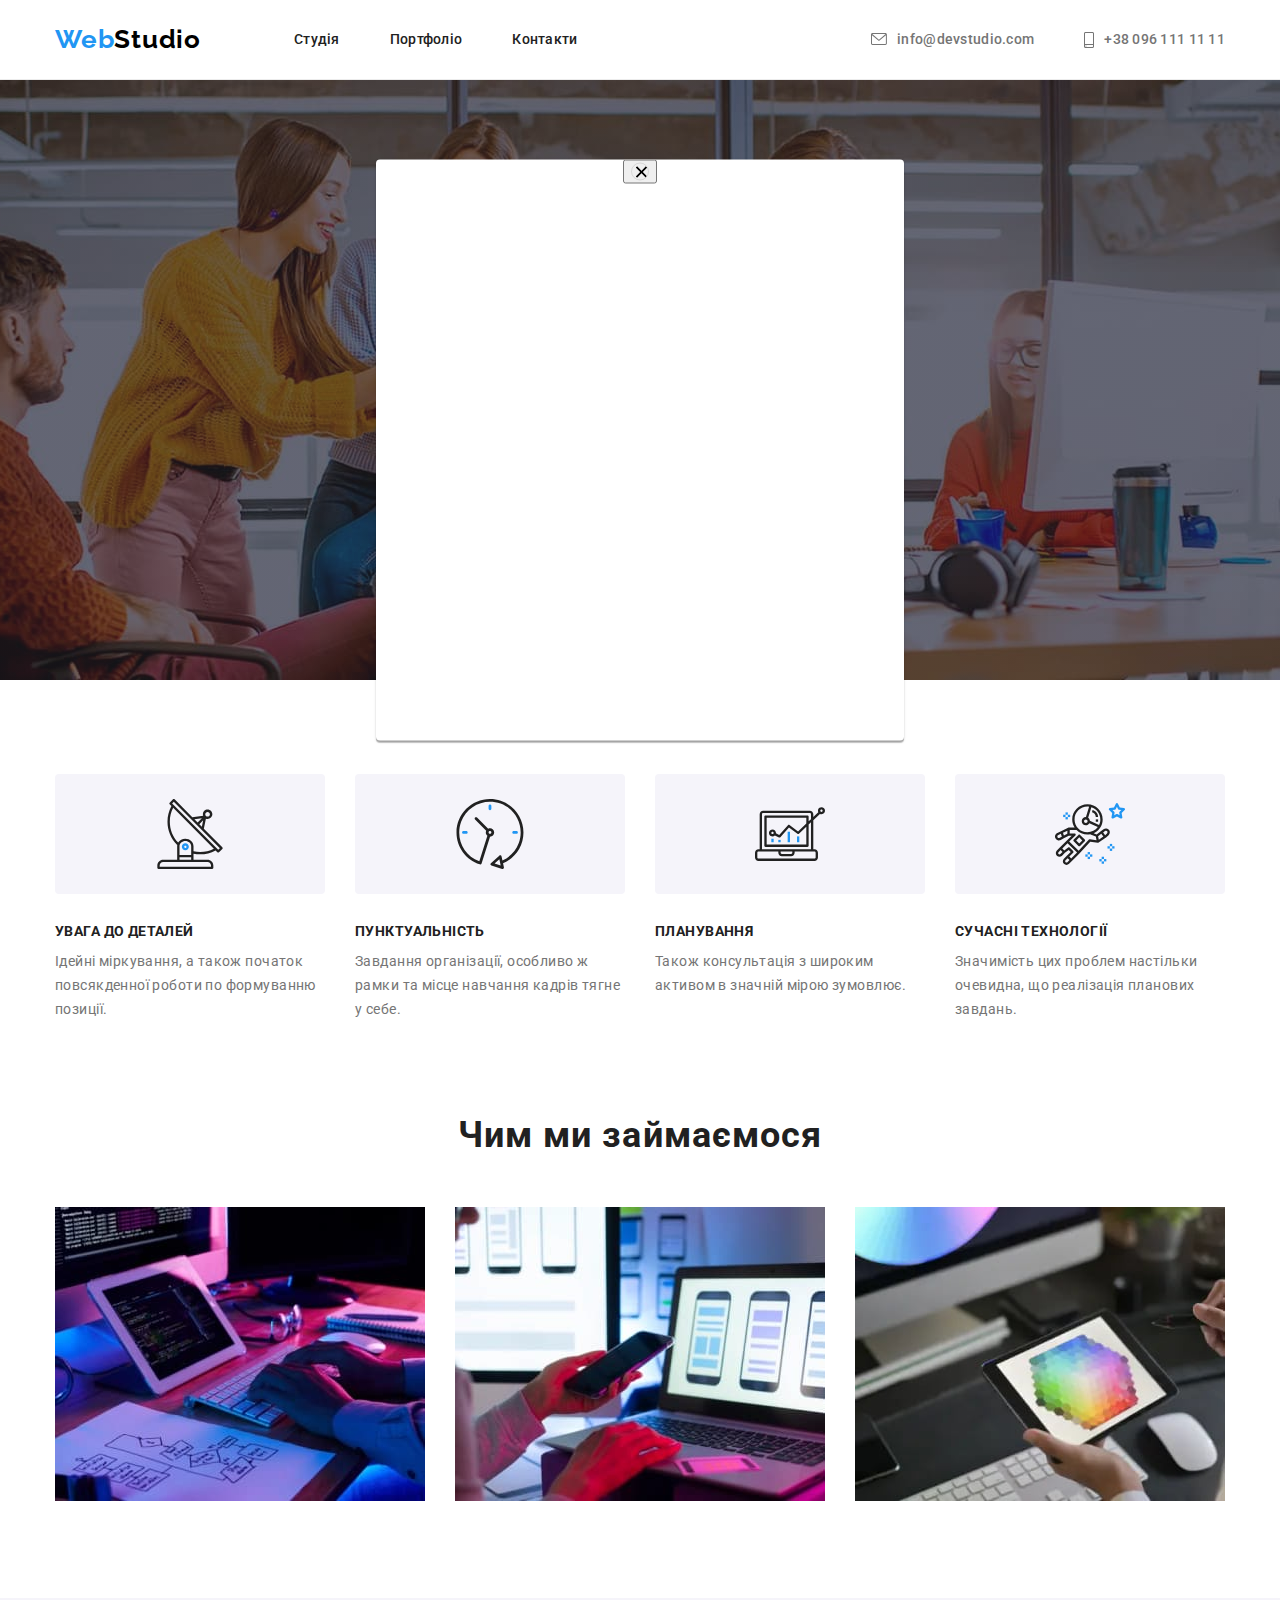
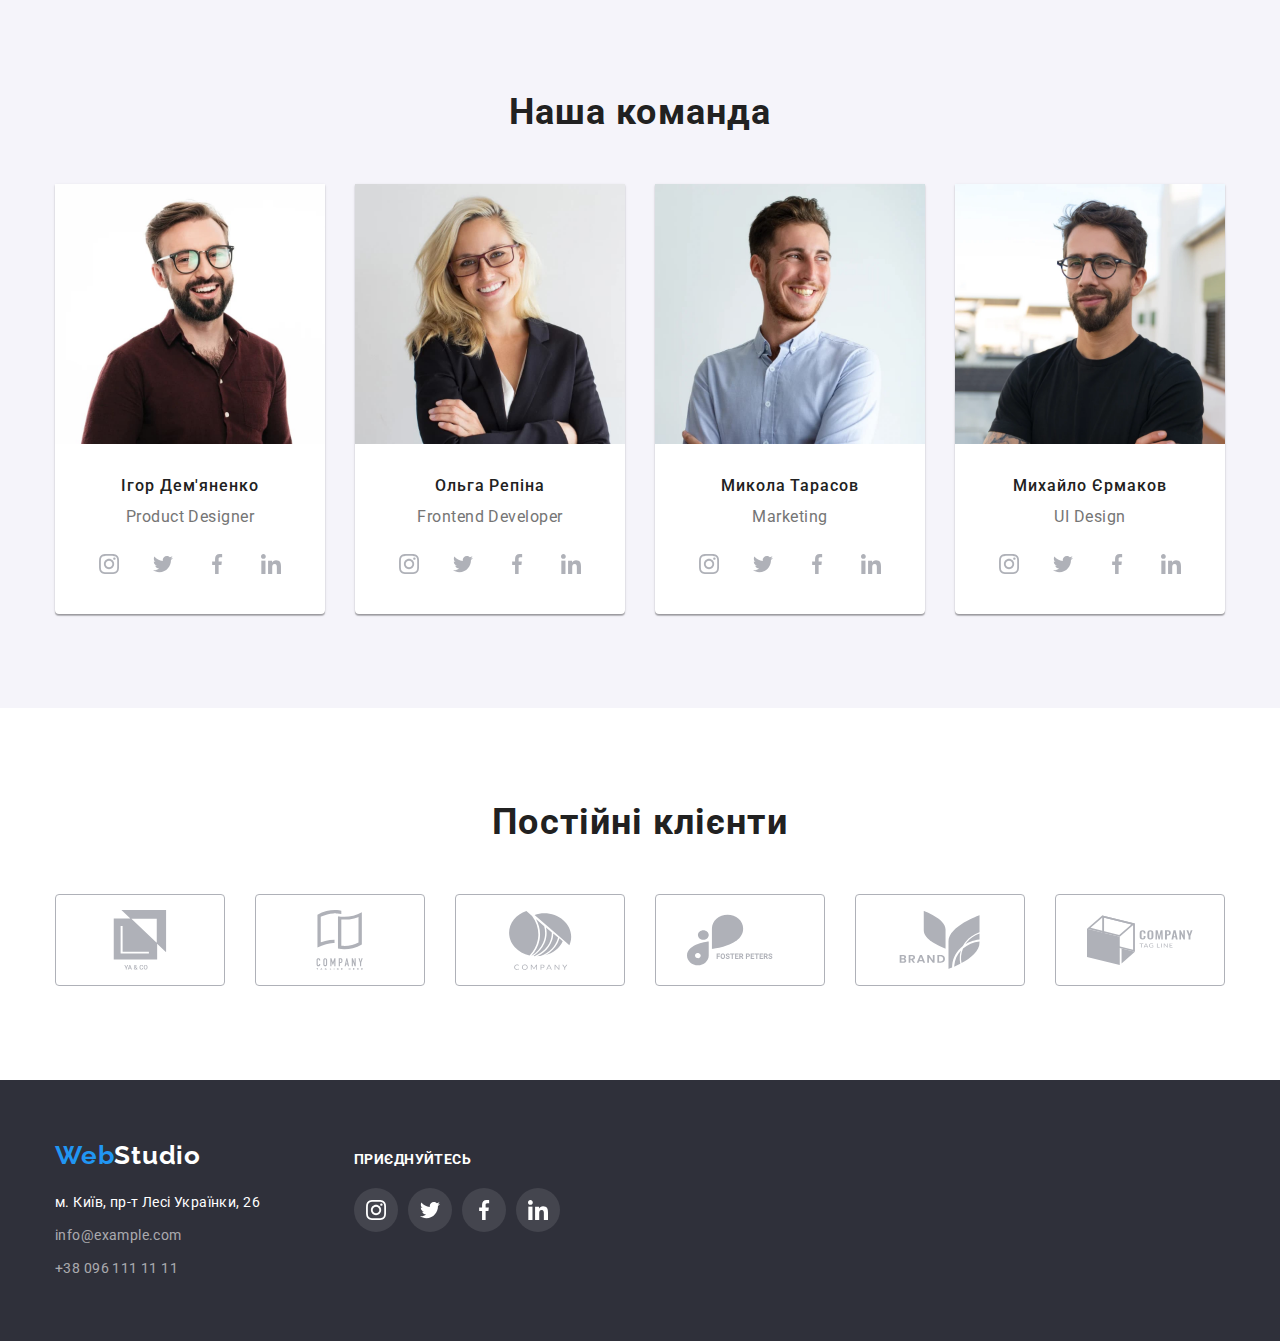
==== index.html @ 9937c4d5 "1" ====
<!DOCTYPE html>
<html lang="uk">
    <head>
        <meta charset="UTF-8" />
        <meta http-equiv="X-UA-Compatible" content="IE=edge" />
        <meta name="viewport" content="width=device-width, initial-scale=1.0" />
        <title>Студія</title>
        <link rel="preconnect" href="https://fonts.googleapis.com" />
        <link rel="preconnect" href="https://fonts.gstatic.com" crossorigin />
        <link
            href="https://fonts.googleapis.com/css2?family=Montserrat:wght@400;700&family=Oleo+Script&family=Poppins:wght@500&family=Raleway:wght@400;700&family=Roboto:wght@400;500;700;900&display=swap"
            rel="stylesheet"
        />
        <link
            rel="stylesheet"
            href="https://cdnjs.cloudflare.com/ajax/libs/modern-normalize/1.1.0/modern-normalize.min.css"
        />
        <link rel="stylesheet" href="icomoon/style.css" />
        <link rel="stylesheet" href="css/style.css" />
    </head>
    <body>
        <!--хедер-->
        <header class="header">
            <div class="container">
                <div class="header-nav">
                    <a href="" class="logo logo-header link"
                        >Web<span class="logo-dark">Studio</span></a
                    >
                    <ul class="header-navigation list">
                        <li class="list-item">
                            <a class="header-link link" href="index.html"
                                >Студія</a
                            >
                        </li>
                        <li class="list-item">
                            <a class="header-link link" href="portfolio.html"
                                >Портфоліо</a
                            >
                        </li>
                        <li class="list-item">
                            <a class="header-link link" href="">Контакти</a>
                        </li>
                    </ul>

                    <ul class="contacts-list list">
                        <li class="contacts-item">
                            <a
                                href="info@devstudio.com"
                                class="button-icon link"
                            >
                                <svg
                                    class="contacts-icon mail"
                                    width="16px"
                                    height="12px"
                                >
                                    <use
                                        href="./images/icons.svg/sprite.svg#icon-mail"
                                    ></use>
                                </svg>
                                info@devstudio.com
                            </a>
                        </li>
                        <li class="contacts-item">
                            <a href=" +380961111111" class="button-icon link">
                                <svg
                                    class="contacts-icon phone"
                                    width="10px"
                                    higth="16px"
                                >
                                    <use
                                        href="./images/icons.svg/sprite.svg#icon-smartphone"
                                    ></use>
                                </svg>
                                +38 096 111 11 11
                            </a>
                        </li>
                    </ul>
                </div>
            </div>
        </header>

        <!--студія-->
        <main>
            <!--шапка-->
            <section class="studio-hero">
                <div class="container">
                    <h1 class="studio-title">
                        Ефективне рішення для вашого бізнесу
                    </h1>
                    <button
                        data-modal-open
                        type="button"
                        class="btn-primary"
                        href="index.html"
                    >
                        Замовити послугу
                    </button>
                    <div class="backdrop is-hidden" data-modal>
                        <div class="modal" data-modal="">
                            <button
                                data-modal-close
                                type="button"
                                class="modal-open link"
                            >
                                <svg class="icon-close" width="18" height="18">
                                    <use
                                        href="./images/icons.svg/sprite.svg#icon-close"
                                    ></use>
                                    <path
                                        d="M15 4.108 13.892 3 9.5 7.392 5.108 3 4 4.108 8.392 8.5 4 12.892 5.108 14 9.5 9.608 13.892 14 15 12.892 10.608 8.5 15 4.108Z"
                                        fill="#000"
                                    />
                                </svg>
                            </button>
                            <div class="backrounnd-icon"></div>
                        </div>
                    </div>
                </div>
            </section>
            <!--переваги-->
            <section class="section section-advantages">
                <div class="container">
                    <h2 class="section-title-advantages">Наші переваги</h2>
                    <ul class="list-advantages list">
                        <li class="advantages-item icon1">
                            <div class="advantages-image icon1">
                                <svg
                                    class="icon-advantages antenna"
                                    width="70px"
                                    height="70px"
                                >
                                    <use
                                        href="./images/icons.svg/sprite.svg#icon-antenna"
                                    ></use>
                                </svg>
                            </div>
                            <h3 class="advantages-title">Увага до деталей</h3>
                            <p class="advantages-text">
                                Ідейні міркування, а також початок повсякденної
                                роботи по формуванню позиції.
                            </p>
                        </li>
                        <li class="advantages-item icon2">
                            <div class="advantages-image icon2">
                                <svg
                                    class="icon-advantages clock"
                                    width="70px"
                                    height="70px"
                                >
                                    <use
                                        href="./images/icons.svg/sprite.svg#icon-clock"
                                    ></use>
                                </svg>
                            </div>
                            <h3 class="advantages-title">Пунктуальність</h3>
                            <p class="advantages-text">
                                Завдання організації, особливо ж рамки та місце
                                навчання кадрів тягне у себе.
                            </p>
                        </li>
                        <li class="advantages-item icon3">
                            <div class="advantages-image icon3">
                                <svg
                                    class="icon-advantages clock"
                                    width="70px"
                                    height="70px"
                                >
                                    <use
                                        href="./images/icons.svg/sprite.svg#icon-diagram"
                                    ></use>
                                </svg>
                            </div>
                            <h3 class="advantages-title">Планування</h3>
                            <p class="advantages-text">
                                Також консультація з широким активом в значній
                                мірою зумовлює.
                            </p>
                        </li>
                        <li class="advantages-item icon4">
                            <div class="advantages-image icon4">
                                <svg
                                    class="icon-advantages clock"
                                    width="70px"
                                    height="70px"
                                >
                                    <use
                                        href="./images/icons.svg/sprite.svg#icon-astronaut"
                                    ></use>
                                </svg>
                            </div>
                            <h3 class="advantages-title">Сучасні технології</h3>
                            <p class="advantages-text">
                                Значимість цих проблем настільки очевидна, що
                                реалізація планових завдань.
                            </p>
                        </li>
                    </ul>
                </div>
            </section>
            <!--наша работа-->
            <section class="section section-work">
                <div class="container">
                    <h2 class="section-title">Чим ми займаємося</h2>
                    <ul class="list list-work">
                        <li class="work-item">
                            <img
                                class="work-img"
                                src="./images/studio/work/box1.jpg"
                                width="370"
                                height="294"
                                alt="клавіатура і планшет"
                            />
                        </li>
                        <li class="work-item">
                            <img
                                class="work-img"
                                src="./images/studio/work/box2.jpg"
                                width="370"
                                height="294"
                                alt="мобільний телефон і ноутбук"
                            />
                        </li>
                        <li class="work-item">
                            <img
                                class="work-img"
                                src="./images/studio/work/box3.jpg"
                                width="370"
                                height="294"
                                alt="планшет у руці"
                            />
                        </li>
                    </ul>
                </div>
            </section>
            <!--команда-->
            <section class="section section-team">
                <div class="container">
                    <h2 class="section-title">Наша команда</h2>
                    <ul class="list-team list">
                        <li class="item-team">
                            <img
                                class="team-img"
                                src="./images/studio/team/photo1.jpg"
                                width="270"
                                height="260"
                                alt="Игорь Демьяненко"
                            />
                            <div class="team-text">
                                <h3 class="list-title">Ігор Дем'яненко</h3>
                                <p class="list-text">Product Designer</p>
                                <ul class="contacts-team">
                                    <li class="contacts-link-icon">
                                        <a href="" class="icons-link link">
                                            <svg
                                                class="icon-team instagram"
                                                width="20px"
                                                height="20px"
                                            >
                                                <use
                                                    href="./images/icons.svg/sprite.svg#icon-instagram"
                                                ></use>
                                            </svg>
                                        </a>
                                    </li>
                                    <li class="contacts-link-icon">
                                        <a href="" class="icons-link link">
                                            <svg
                                                class="icon-team twitter"
                                                width="20px"
                                                height="20px"
                                            >
                                                <use
                                                    href="./images/icons.svg/sprite.svg#icon-twitter"
                                                ></use>
                                            </svg>
                                        </a>
                                    </li>
                                    <li class="contacts-link-icon">
                                        <a href="" class="icons-link link">
                                            <svg
                                                class="icon-team facebook"
                                                width="20px"
                                                height="20px"
                                            >
                                                <use
                                                    href="./images/icons.svg/sprite.svg#icon-facebook"
                                                ></use>
                                            </svg>
                                        </a>
                                    </li>
                                    <li class="contacts-link-icon">
                                        <a href="" class="icons-link link">
                                            <svg
                                                class="icon-team linkedin"
                                                width="20px"
                                                height="20px"
                                            >
                                                <use
                                                    href="./images/icons.svg/sprite.svg#icon-linkedin"
                                                    width="20px"
                                                    height="20px"
                                                ></use>
                                            </svg>
                                        </a>
                                    </li>
                                </ul>
                            </div>
                        </li>
                        <li class="item-team">
                            <img
                                class="team-img"
                                src="./images/studio/team/photo2.jpg"
                                width="270"
                                height="260"
                                alt="Ольга Репина"
                            />
                            <div class="team-text">
                                <h3 class="list-title">Ольга Репіна</h3>
                                <p class="list-text">Frontend Developer</p>
                                <ul class="contacts-team">
                                    <li class="contacts-link-icon">
                                        <a href="" class="icons-link link">
                                            <svg
                                                class="icon-team instagram"
                                                width="20px"
                                                height="20px"
                                            >
                                                <use
                                                    href="./images/icons.svg/sprite.svg#icon-instagram"
                                                ></use>
                                            </svg>
                                        </a>
                                    </li>
                                    <li class="contacts-link-icon">
                                        <a href="" class="icons-link link">
                                            <svg
                                                class="icon-team twitter"
                                                width="20px"
                                                height="20px"
                                            >
                                                <use
                                                    href="./images/icons.svg/sprite.svg#icon-twitter"
                                                ></use>
                                            </svg>
                                        </a>
                                    </li>
                                    <li class="contacts-link-icon">
                                        <a href="" class="icons-link link">
                                            <svg
                                                class="icon-team facebook"
                                                width="20px"
                                                height="20px"
                                            >
                                                <use
                                                    href="./images/icons.svg/sprite.svg#icon-facebook"
                                                ></use>
                                            </svg>
                                        </a>
                                    </li>
                                    <li class="contacts-link-icon">
                                        <a href="" class="icons-link link">
                                            <svg
                                                class="icon-team linkedin"
                                                width="20px"
                                                height="20px"
                                            >
                                                <use
                                                    href="./images/icons.svg/sprite.svg#icon-linkedin"
                                                    width="20px"
                                                    height="20px"
                                                ></use>
                                            </svg>
                                        </a>
                                    </li>
                                </ul>
                            </div>
                        </li>
                        <li class="item-team">
                            <img
                                class="team-img"
                                src="./images/studio/team/photo3.jpg"
                                width="270"
                                height="260"
                                alt="Николай Тарасов"
                            />
                            <div class="team-text">
                                <h3 class="list-title">Микола Тарасов</h3>
                                <p class="list-text">Marketing</p>
                                <ul class="contacts-team">
                                    <li class="contacts-link-icon">
                                        <a href="" class="icons-link link">
                                            <svg
                                                class="icon-team instagram"
                                                width="20px"
                                                height="20px"
                                            >
                                                <use
                                                    href="./images/icons.svg/sprite.svg#icon-instagram"
                                                ></use>
                                            </svg>
                                        </a>
                                    </li>
                                    <li class="contacts-link-icon">
                                        <a href="" class="icons-link link">
                                            <svg
                                                class="icon-team twitter"
                                                width="20px"
                                                height="20px"
                                            >
                                                <use
                                                    href="./images/icons.svg/sprite.svg#icon-twitter"
                                                ></use>
                                            </svg>
                                        </a>
                                    </li>
                                    <li class="contacts-link-icon">
                                        <a href="" class="icons-link link">
                                            <svg
                                                class="icon-team facebook"
                                                width="20px"
                                                height="20px"
                                            >
                                                <use
                                                    href="./images/icons.svg/sprite.svg#icon-facebook"
                                                ></use>
                                            </svg>
                                        </a>
                                    </li>
                                    <li class="contacts-link-icon">
                                        <a href="" class="icons-link link">
                                            <svg
                                                class="icon-team linkedin"
                                                width="20px"
                                                height="20px"
                                            >
                                                <use
                                                    href="./images/icons.svg/sprite.svg#icon-linkedin"
                                                    width="20px"
                                                    height="20px"
                                                ></use>
                                            </svg>
                                        </a>
                                    </li>
                                </ul>
                            </div>
                        </li>
                        <li class="item-team">
                            <img
                                class="team-img"
                                src="./images/studio/team/photo4.jpg"
                                width="270"
                                height="260"
                                alt="Михаил Ермаков"
                            />
                            <div class="team-text">
                                <h3 class="list-title">Михайло Єрмаков</h3>
                                <p class="list-text">UI Design</p>
                                <ul class="contacts-team">
                                    <li class="contacts-link-icon">
                                        <a href="" class="icons-link link">
                                            <svg
                                                class="icon-team instagram"
                                                width="20px"
                                                height="20px"
                                            >
                                                <use
                                                    href="./images/icons.svg/sprite.svg#icon-instagram"
                                                ></use>
                                            </svg>
                                        </a>
                                    </li>
                                    <li class="contacts-link-icon">
                                        <a href="" class="icons-link link">
                                            <svg
                                                class="icon-team twitter"
                                                width="20px"
                                                height="20px"
                                            >
                                                <use
                                                    href="./images/icons.svg/sprite.svg#icon-twitter"
                                                ></use>
                                            </svg>
                                        </a>
                                    </li>
                                    <li class="contacts-link-icon">
                                        <a href="" class="icons-link link">
                                            <svg
                                                class="icon-team facebook"
                                                width="20px"
                                                height="20px"
                                            >
                                                <use
                                                    href="./images/icons.svg/sprite.svg#icon-facebook"
                                                ></use>
                                            </svg>
                                        </a>
                                    </li>
                                    <li class="contacts-link-icon">
                                        <a href="" class="icons-link link">
                                            <svg
                                                class="icon-team linkedin"
                                                width="20px"
                                                height="20px"
                                            >
                                                <use
                                                    href="./images/icons.svg/sprite.svg#icon-linkedin"
                                                    width="20px"
                                                    height="20px"
                                                ></use>
                                            </svg>
                                        </a>
                                    </li>
                                </ul>
                            </div>
                        </li>
                    </ul>
                </div>
            </section>
            <section class="section section-clients">
                <div class="container">
                    <h1 class="section-title">Постійні клієнти</h1>
                    <ul class="clients-list list">
                        <li class="clients-item logo1">
                            <a href="" class="clients-link link">
                                <svg
                                    class="icon-clients"
                                    width="106px"
                                    height="60px"
                                >
                                    <use
                                        href="./images/icons.svg/sprite.svg#icon-Logo1"
                                    ></use>
                                </svg>
                            </a>
                        </li>
                        <li class="clients-item logo1">
                            <a href="" class="clients-link link">
                                <svg
                                    class="icon-clients"
                                    width="106px"
                                    height="60px"
                                >
                                    <use
                                        href="./images/icons.svg/sprite.svg#icon-Logo2"
                                    ></use>
                                </svg>
                            </a>
                        </li>
                        <li class="clients-item logo1">
                            <a href="" class="clients-link link">
                                <svg
                                    class="icon-clients"
                                    width="106px"
                                    height="60px"
                                >
                                    <use
                                        href="./images/icons.svg/sprite.svg#icon-Logo3"
                                    ></use>
                                </svg>
                            </a>
                        </li>
                        <li class="clients-item logo1">
                            <a href="" class="clients-link link">
                                <svg
                                    class="icon-clients"
                                    width="106px"
                                    height="60px"
                                >
                                    <use
                                        href="./images/icons.svg/sprite.svg#icon-Logo4"
                                    ></use>
                                </svg>
                            </a>
                        </li>
                        <li class="clients-item logo1">
                            <a href="" class="clients-link link">
                                <svg
                                    class="icon-clients"
                                    width="106px"
                                    height="60px"
                                >
                                    <use
                                        href="./images/icons.svg/sprite.svg#icon-Logo5"
                                    ></use>
                                </svg>
                            </a>
                        </li>
                        <li class="clients-item logo1">
                            <a href="" class="clients-link link">
                                <svg
                                    class="icon-clients"
                                    width="106px"
                                    height="60px"
                                >
                                    <use
                                        href="./images/icons.svg/sprite.svg#icon-Logo6"
                                    ></use>
                                </svg>
                            </a>
                        </li>
                    </ul>
                </div>
            </section>
        </main>
        <!--подвал-->
        <footer class="footer">
            <div class="container">
                <div class="footer-iner">
                    <div class="footter-address">
                        <a class="logo logo-foter link" href="">
                            Web<span class="logo-white">Studio</span></a
                        >
                        <address>
                            <ul class="address-list list">
                                <li class="address-item">
                                    <a
                                        class="address-link address link"
                                        href="https://https://goo.gl/maps/Vq8eRykNfUg5gmFL7"
                                        >м. Київ, пр-т Лесі Українки, 26</a
                                    >
                                </li>
                                <li class="address-item">
                                    <a
                                        class="address-link link"
                                        href="mailto:info@example.com"
                                        >info@example.com</a
                                    >
                                </li>
                                <li class="address-item">
                                    <a
                                        class="address-link link"
                                        href="tel:+380961111111"
                                        >+38 096 111 11 11</a
                                    >
                                </li>
                            </ul>
                        </address>
                    </div>
                    <div class="footer-icons">
                        <h3 class="footer-title">приєднуйтесь</h3>
                        <ul class="contacts-team">
                            <li class="contacts-link-icon">
                                <a href="" class="icons-link-footer link">
                                    <svg
                                        class="icon-team instagram"
                                        width="20px"
                                        height="20px"
                                    >
                                        <use
                                            href="./images/icons.svg/sprite.svg#icon-instagram"
                                        ></use>
                                    </svg>
                                </a>
                            </li>
                            <li class="contacts-link-icon">
                                <a href="" class="icons-link-footer link">
                                    <svg
                                        class="icon-team twitter"
                                        width="20px"
                                        height="20px"
                                    >
                                        <use
                                            href="./images/icons.svg/sprite.svg#icon-twitter"
                                        ></use>
                                    </svg>
                                </a>
                            </li>
                            <li class="contacts-link-icon">
                                <a href="" class="icons-link-footer link">
                                    <svg
                                        class="icon-team facebook"
                                        width="20px"
                                        height="20px"
                                    >
                                        <use
                                            href="./images/icons.svg/sprite.svg#icon-facebook"
                                        ></use>
                                    </svg>
                                </a>
                            </li>
                            <li class="contacts-link-icon">
                                <a href="" class="icons-link-footer link">
                                    <svg
                                        class="icon-team linkedin"
                                        width="20px"
                                        height="20px"
                                    >
                                        <use
                                            href="./images/icons.svg/sprite.svg#icon-linkedin"
                                            width="20px"
                                            height="20px"
                                        ></use>
                                    </svg>
                                </a>
                            </li>
                        </ul>
                    </div>
                </div>
            </div>
        </footer>
        <script src="./js/modal.js"></script>
    </body>
</html>
---- css/style.css ----
:root {
    --accent-color: #2196f3;
    --primary-white-color: #fff;
    --title-font-size: 16px;
    --text-font-size: 14px;
    --priamary-color: #212121;
    --text-color: #757575;
}
*,
::after,
::before {
    box-sizing: border-box;
}
h1,
h2,
h3,
h4,
h5,
h6,
p,
ul {
    margin-top: 0;
    margin-bottom: 0;
}
ul {
    padding: 0;
    list-style: none;
}
body {
    font-family: 'Roboto', sans-serif;
    font-size: var(--text-font-size);
    color: var(--accent-color);
    justify-content: center;
}
.container {
    margin: 0 auto;
    width: 1200px;
    padding: 0px 15px;
    /* outline: 2px solid rgb(228, 208, 208);*/
}
.header,
.header-nav,
.header-navigation,
.contacts-list {
    display: flex;
    align-items: center;
    height: 80px;
}
.list {
    list-style-type: none;
    padding: 0;
    margin: 0;
}
.link {
    text-decoration: none;
}
.contacts-item {
    display: flex;
    align-items: center;
}
/*--хедер--*/
.header {
    background-color: #ffffff;
    border-bottom: 1px solid #ececec;
}
/*--header-container--*/
.header-nav {
    display: flex;
}

/*-logo--*/
.logo {
    font-family: 'Raleway';
    font-style: normal;
    font-weight: 700;
    font-size: 26px;
    line-height: 1.19;
    letter-spacing: 0.03em;
    color: var(--accent-color);
    display: inline-block;
}
.logo.logo-header {
    margin-right: 93px;
}
.logo-dark {
    color: #000;
}
.logo-white {
    color: #fff;
}

.list-item + .list-item {
    margin-left: 50px;
}

.header-link {
    display: block;
    padding: 21px 0px;
    font-weight: 500;
    font-size: var(--text-font-size);
    line-height: 1.14;
    letter-spacing: 0.02em;
    color: var(--priamary-color);
}

.header-link:hover,
.header-link:focus {
    color: var(--accent-color);
}
/*-contacts-list--*/
.contacts-list {
    margin-left: auto;
}
.contacts-item + .contacts-item {
    margin-left: 50px;
}
.contact-mail {
    color: var(--text-color);
    fill: var(--text-color);
    padding: 21px 0px;
}
.contacts-item:hover,
.contacts-item:focus {
    fill: var(--accent-color);
    padding: 21px 0px;
}
.button-icon:hover,
.button-icon:focus {
    fill: var(--accent-color);
    color: var(--accent-color);
}
.phone {
    width: 10px;
    height: 16px;
}
.button-icon {
    display: flex;
    align-items: center;
    justify-content: center;
    font-weight: 500;
    font-size: var(--text-font-size);
    line-height: 1.14;
    letter-spacing: 0.02em;
    background-color: transparent;
    cursor: pointer;
    color: var(--text-color);
    fill: var(--text-color);
    padding: 15px 0px;
}
.contacts-icon {
    margin-right: 10px;
    color: currentColor;
}

.contacts-link {
    display: block;
    padding: 21px 0px;
    font-size: var(--text-font-size);
    line-height: 1.14;
    letter-spacing: 0.02em;
    font-weight: 500;
    color: var(--text-color);
    fill: var(--text-color);
}
.contacts-link:hover,
.contacts-link:focus {
    color: var(--accent-color);
    fill: var(--accent-color);
}
.contacts-link:not(:last-child) {
    margin-right: 50px;
}
/*--модальне вікно--*/
.modal {
    display: block;
    position: fixed;
    top: 50%;
    left: 50%;
    transform: translate(-50%, -50%);
    background: #ffffff;
    box-shadow: 0px 1px 3px rgba(0, 0, 0, 0.12), 0px 1px 1px rgba(0, 0, 0, 0.14),
        0px 2px 1px rgba(0, 0, 0, 0.2);
    border-radius: 4px;
    width: 528px;
    height: 581px;
    background-color: #ffffff;
    z-index: 2;
}

.modal-close {
    position: absolute;
    display: flex;
    align-items: center;
    justify-content: center;
    width: 30px;
    height: 30px;
    border: none;
    cursor: pointer;
    top: 8px;
    right: 8px;
}

.icon-close {
    align-items: center;
    justify-content: center;
    display: flex;
    cursor: pointer;
    fill: rgba(0, 0, 0, 0.2);
    border: 1px solid rgba(0, 0, 0, 0.1);
    border-radius: 50px;
    width: 18px;
    height: 18px;
    top: 8px;
    right: 8px;
}

./*backdrop.is-hidden {
    visibility: hidden;
    opacity: 0;
    pointer-events: none;
}*/
.backdrop {
    position: fixed;
    opacity: 1;
    transition: opacity 250ms;
    top: 0;
    left: 0;
    width: 100%;
    height: 100%;
    background-color: rgba(0, 0, 0, 0.2);
    z-index: 1;
    transition: opacity 250ms cubic-bezier(0.4, 0, 0.2, 1);
}

/*--портфоліо--*/
.section {
    padding: 94px 0px;
}
.title-portfolio {
    color: var(--priamary-color);
    font-size: 32px;
    text-align: center;
    margin-top: 0px;
    visibility: hidden;
}

/*--buttons--*/
.buttons {
    display: flex;
    gap: 8px;
    margin-top: 0px;
    margin-bottom: 50px;
    justify-content: center;
}
.button {
    font-size: var(--title-font-size);
    font-family: 'Roboto';
    text-align: center;
    line-height: 1.6;
    letter-spacing: 0.03em;
    color: var(--priamary-color);
    font-weight: 500;
    border: 1px solid transparent;
    padding: 6px 22px;
    background: #f5f4fa;
    border-radius: 4px;
    text-align: center;
    cursor: pointer;
}
.button:hover,
.button:focus {
    color: var(--primary-white-color);
    background-color: var(--accent-color);
    box-shadow: 0px 3px 1px rgba(0, 0, 0, 0.1), 0px 1px 2px rgba(0, 0, 0, 0.08),
        0px 2px 2px rgba(0, 0, 0, 0.12);
    border-radius: 4px;
}

/*--portfolio-list--*/
.portfolio-list {
    display: flex;
    flex-wrap: wrap;
    justify-content: space-between;
    gap: 30px;
}
.img {
    display: block;
    max-width: 100%;
    height: auto;
}

.portfolio-title {
    color: var(--priamary-color);
    font-size: 18px;
    line-height: 2;
    letter-spacing: 0.06em;
    margin-bottom: 4px;
}
.portfolio-text {
    font-size: var(--title-font-size);
    color: var(--text-color);
    line-height: 1.87;
    letter-spacing: 0.03em;
}
.portfolio-list-item {
    background: #ffffff;
}
.portfolio-img {
    display: block;
    max-width: 100%;
    height: auto;
}
.portfolio-link {
    display: block;
}

.wrap-portfolio-text {
    padding: 24px;
    margin-top: 0px;
    border-top: none;
    border-right: 1px solid #eeeeee;
    border-bottom: 1px solid #eeeeee;
    border-left: 1px solid #eeeeee;
}
.portfolio-link:hover,
.portfolio-link:focus {
    box-shadow: 0px 1px 1px rgba(0, 0, 0, 0.12), 0px 4px 4px rgba(0, 0, 0, 0.06),
        1px 4px 6px rgba(0, 0, 0, 0.16);
}

/*--подвал--*/

.footer {
    background-color: #2f303a;
    padding: 60px 0px;
}
.logo.logo-foter {
    margin-bottom: 20px;
}

.logo-white {
    color: #fff;
}

.address-link.address {
    color: #ffffff;
}
.address-link {
    font-size: var(--text-font-size);
    line-height: 1.7;
    letter-spacing: 0.03em;
    color: rgba(255, 255, 255, 0.6);
    font-style: normal;
    display: inline-block;
}
.address-item:not(:last-child) {
    margin-bottom: 9px;
}
.footer-iner {
    display: flex;
    align-items: baseline;
}
.footer-icons {
    margin-left: 94px;
}
.footer-title {
    color: #fff;
    margin-bottom: 20px;
    font-size: 14px;
    font-size: var(--text-font-size);
    line-height: 1.14;
    letter-spacing: 0.03em;
    text-transform: uppercase;
}

.icons-link-footer {
    display: flex;
    align-items: center;
    justify-content: center;
    border: none;
    width: 44px;
    height: 44px;
    border-radius: 50%;
    background-color: rgba(255, 255, 255, 0.1);
    cursor: pointer;
    color: #fff;
}
/*--студія--*/
.section-team {
    background-color: #f5f4fa;
}
.studio-hero {
    text-align: center;
    background-color: #2f303a;
    padding: 200px 0px;
    background-image: linear-gradient(
            rgba(47, 48, 58, 0.4),
            rgba(47, 48, 58, 0.4)
        ),
        url('../images/studio/hero-Img.jpg');
    background-repeat: no-repeat;
    background-position: center;
    max-width: 1600px;
    width: 100%;
    height: 600px;
    margin: 0 auto;
    background-size: cover;
}
.studio-title {
    font-size: 44px;
    line-height: 1.36;
    text-align: center;
    letter-spacing: 0.06em;
    text-transform: uppercase;
    align-items: center;
    color: #ffffff;
    margin-top: 0px;
    margin-right: auto;
    margin-left: auto;
    margin-bottom: 45px;
    width: 612px;
}
.btn-primary {
    width: 216px;
    height: 50px;
    background: #2196f3;
    box-shadow: 0px 4px 4px rgba(0, 0, 0, 0.15);
    border-radius: 4px;
    font-size: 16px;
    color: #fff;
    text-align: center;
    cursor: pointer;
    display: inline-block;
    border: 1px solid transparent;
    overflow: hidden;
    transition: backround-color 250ms cubic-bezier(0.4, 0, 0.2, 1);
}
.section-title {
    font-size: 36px;
    line-height: 1.16;
    text-align: center;
    letter-spacing: 0.03em;
    color: var(--priamary-color);
    margin-top: 0px;
    margin-bottom: 50px;
}
.list-advantages {
    display: flex;
    gap: 30px;
}
.title-portfolio,
.section-title-advantages {
    position: absolute;
    width: 1px;
    height: 1px;
    margin: -1px;
    border: 0;
    padding: 0;
    white-space: nowrap;
    clip-path: inset(100%);
    clip: rect(0 0 0 0);
    overflow: hidden;
}
.advantages-image {
    display: flex;
    align-items: center;
    justify-content: center;
    width: 270px;
    height: 120px;
    background-color: #f5f4fa;
    border-radius: 4px;
    cursor: pointer;
    margin-bottom: 30px;
}
.advantages-title {
    font-size: var(--text-font-size);
    line-height: 1.14;
    letter-spacing: 0.03em;
    text-transform: uppercase;
    color: var(--priamary-color);
    margin-top: 0px;
    margin-bottom: 10px;
}
.advantages-text {
    font-size: var(--text-font-size);
    line-height: 1.7;
    letter-spacing: 0.03em;
    color: var(--text-color);
}
.list-title {
    font-size: var(--title-font-size);
    color: var(--priamary-color);
    line-height: 1.17;
    font-weight: 500;
    letter-spacing: 0.06em;
    margin-bottom: 12px;
}
.list-text {
    font-size: var(--title-font-size);
    color: var(--text-color);
    line-height: 1.17;
    letter-spacing: 0.03em;
    margin-bottom: 16px;
}
.section.section-work {
    padding-top: 0px;
}
.list-work {
    display: flex;
    flex-wrap: wrap;
    justify-content: space-between;
    gap: 30px;
}

.list-team {
    display: flex;
    flex-wrap: wrap;
    gap: 30px;
}
.item-team {
    background: #ffffff;
    box-shadow: 0px 1px 3px rgba(0, 0, 0, 0.12), 0px 1px 1px rgba(0, 0, 0, 0.14),
        0px 2px 1px rgba(0, 0, 0, 0.2);
    border-radius: 0px 0px 4px 4px;
}

.team-text {
    text-align: center;
    padding-top: 30px;
    padding-bottom: 28px;
}

.icon-team {
    fill: currentColor;
    cursor: pointer;
}

.icons-link:focus,
.icons-link:hover {
    background-color: var(--accent-color);
    color: #fff;
}
.icons-link {
    display: flex;
    align-items: center;
    justify-content: center;
    border: none;
    width: 44px;
    height: 44px;
    border-radius: 50%;
    background-color: transparent;
    cursor: pointer;
    color: #afb1b8;
}

.icons-link:not(:last-child) {
    margin-right: 5px;
}
.contacts-team {
    display: flex;
    justify-content: center;
    gap: 10px;
    cursor: pointer;
}
.clients-list {
    display: flex;
    gap: 30px;
}
.clients-item.logo1::before {
    background-image: url('../images/icons.svg/Logo1.svg');
}

.clients-link {
    display: flex;
    align-items: center;
    justify-content: center;
    width: 170px;
    height: 92px;
    border: 1px solid #afb1b8;
    border-radius: 4px;
    cursor: pointer;
    color: #afb1b8;
}

.icon-clients {
    fill: currentColor;
    cursor: pointer;
}
.clients-link:hover,
.clients-link:focus {
    border-color: var(--accent-color);
    color: var(--accent-color);
}
.icons-link-footer:focus,
.icons-link-footer:hover {
    background-color: var(--accent-color);
    color: #fff;
}
.icons-link-footer {
    display: flex;
    align-items: center;
    justify-content: center;
    border: none;
    width: 44px;
    height: 44px;
    border-radius: 50%;
    background-color: rgba(255, 255, 255, 0.1);
    cursor: pointer;
    color: #fff;
}
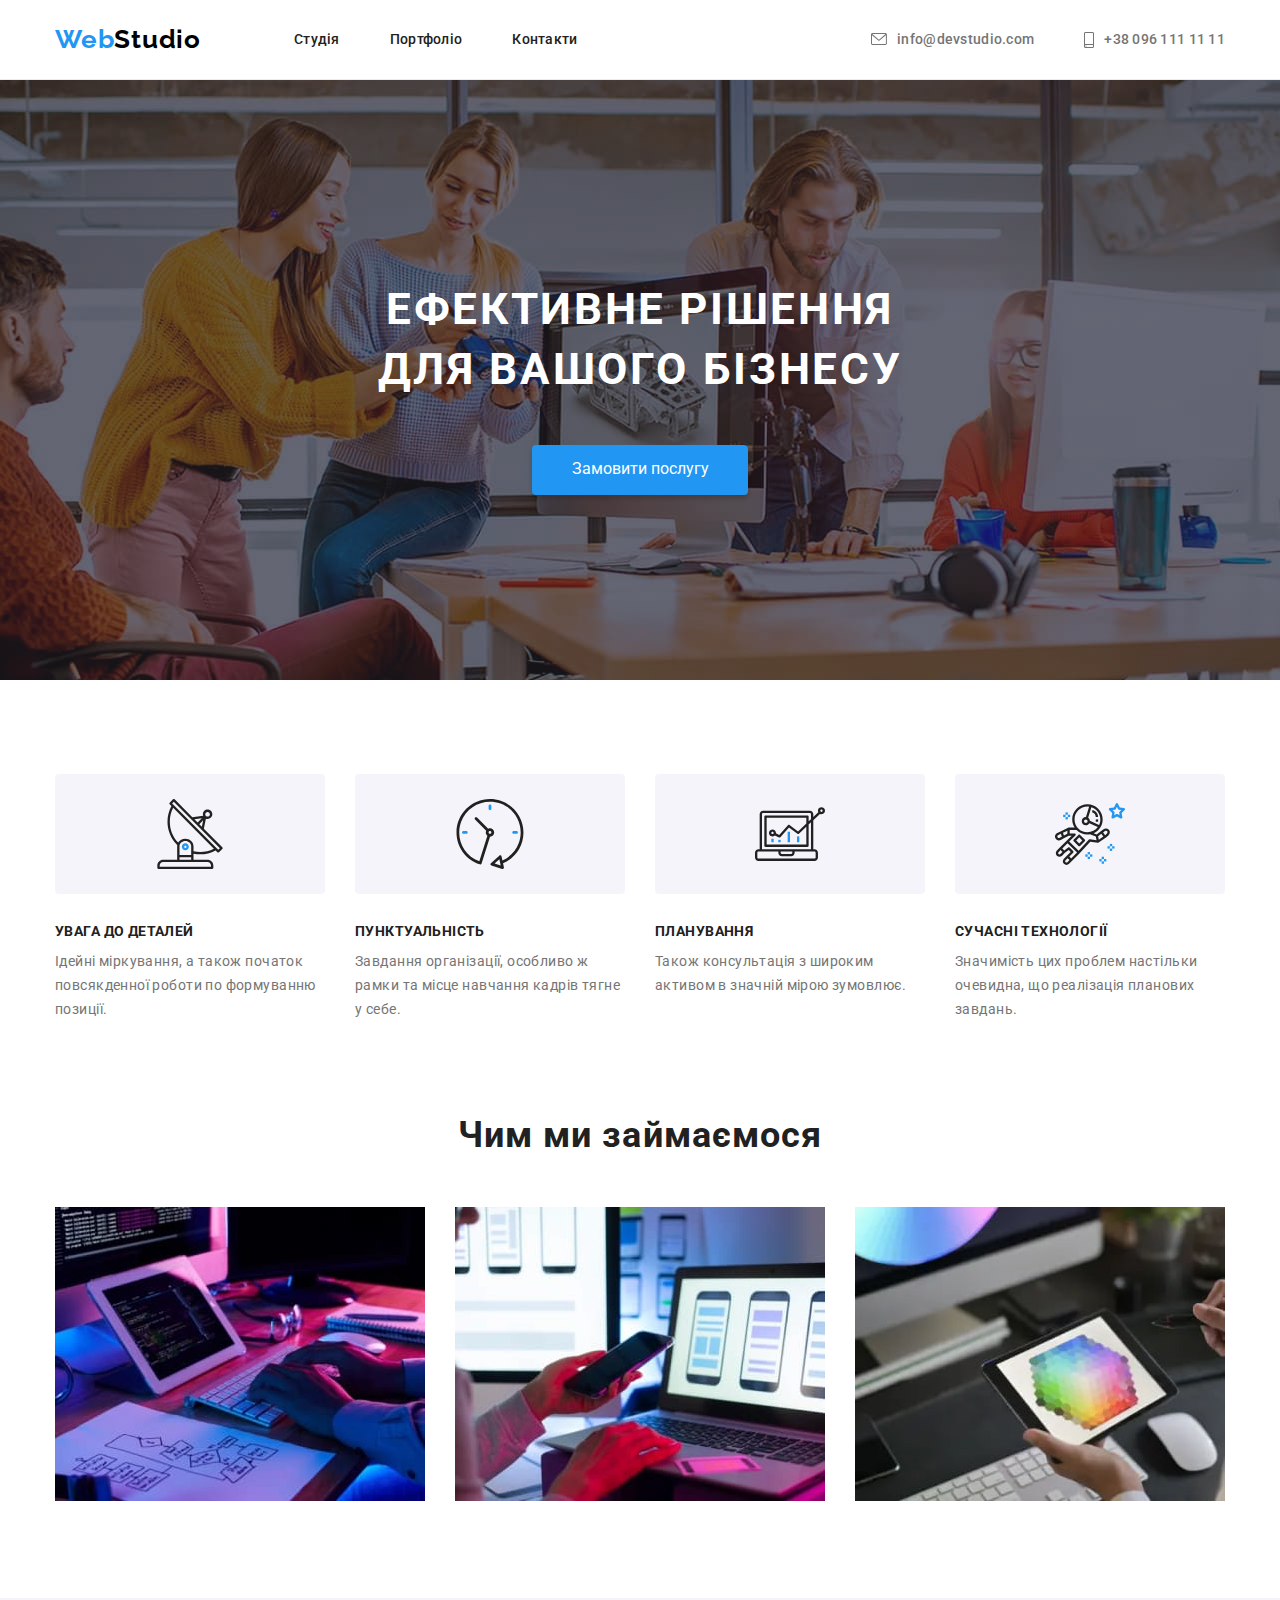
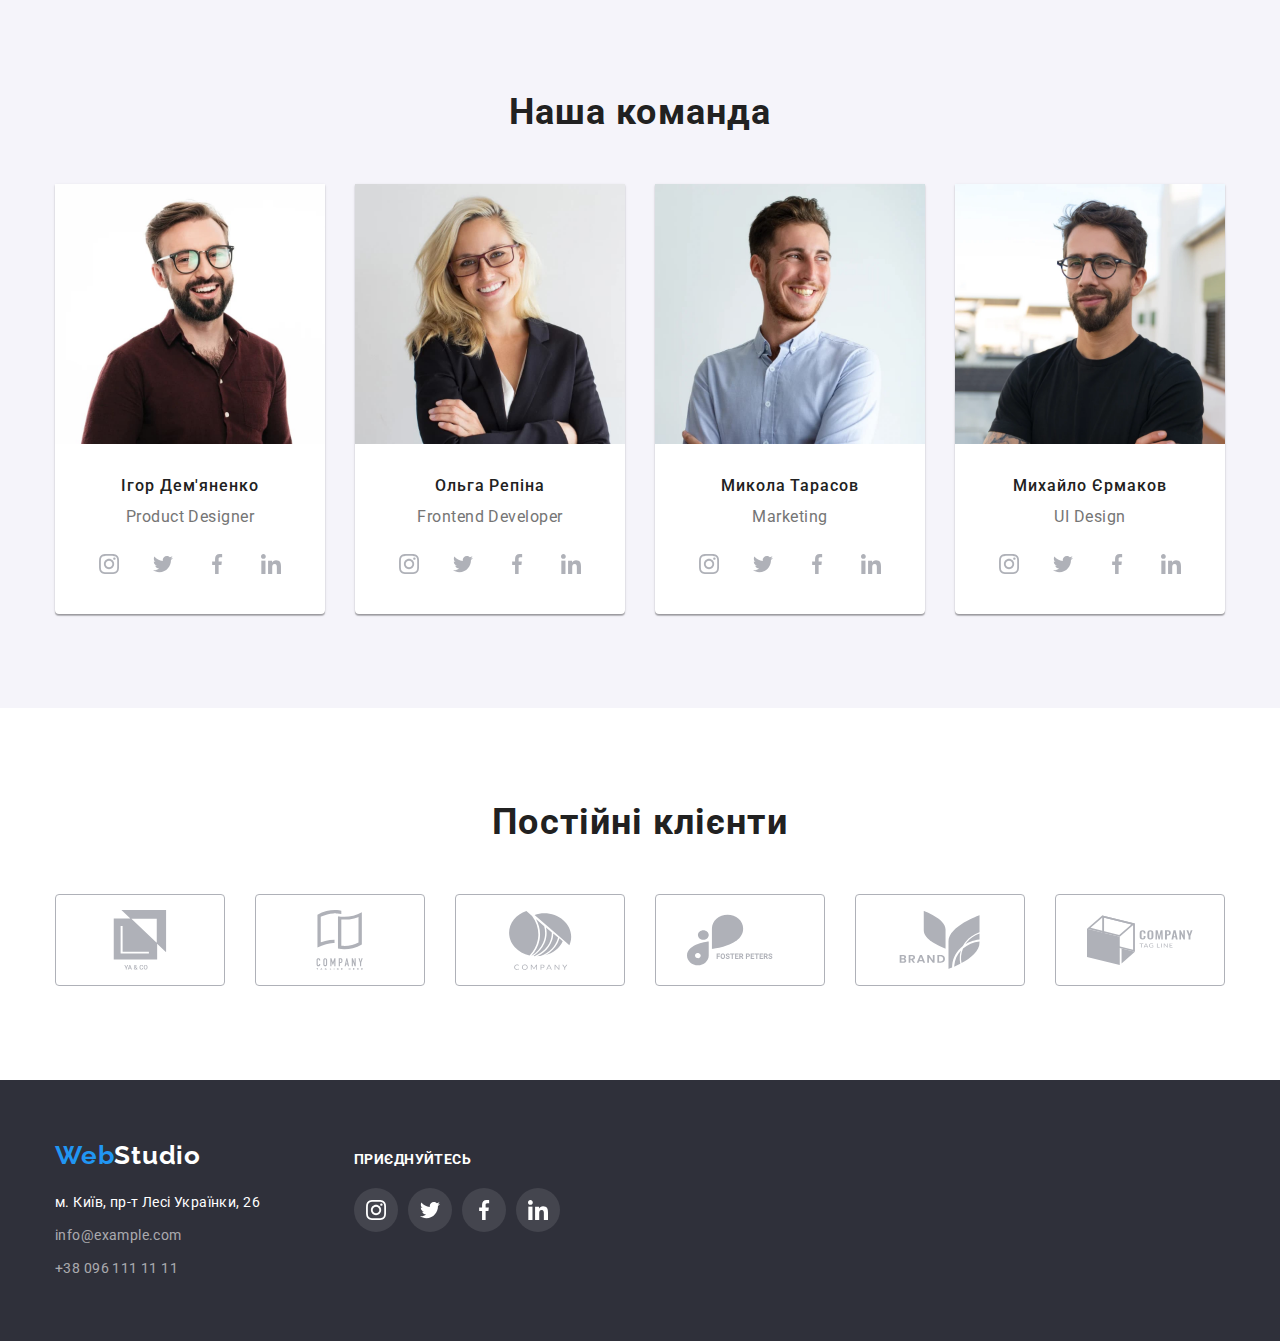
==== commit 6e660f25: "adding transitions css" ====
--- a/index.html
+++ b/index.html
@@ -12,11 +12,16 @@
             rel="stylesheet"
         />
         <link
+            href="https://unpkg.com/aos@2.3.1/dist/aos.css"
+            rel="stylesheet"
+        />
+        <link
             rel="stylesheet"
             href="https://cdnjs.cloudflare.com/ajax/libs/modern-normalize/1.1.0/modern-normalize.min.css"
         />
         <link rel="stylesheet" href="icomoon/style.css" />
         <link rel="stylesheet" href="css/style.css" />
+        <link rel="stylesheet" href="./css/03-underline.css" />
     </head>
     <body>
         <!--хедер-->
@@ -26,6 +31,7 @@
                     <a href="" class="logo logo-header link"
                         >Web<span class="logo-dark">Studio</span></a
                     >
+
                     <ul class="header-navigation list">
                         <li class="list-item">
                             <a class="header-link link" href="index.html"
@@ -87,12 +93,7 @@
                     <h1 class="studio-title">
                         Ефективне рішення для вашого бізнесу
                     </h1>
-                    <button
-                        data-modal-open
-                        type="button"
-                        class="btn-primary"
-                        href="index.html"
-                    >
+                    <button data-modal-open type="button" class="btn-primary">
                         Замовити послугу
                     </button>
                     <div class="backdrop is-hidden" data-modal>
@@ -100,9 +101,9 @@
                             <button
                                 data-modal-close
                                 type="button"
-                                class="modal-open link"
+                                class="modal-close link"
                             >
-                                <svg class="icon-close" width="18" height="18">
+                                <svg class="icon-close" width="30" height="30">
                                     <use
                                         href="./images/icons.svg/sprite.svg#icon-close"
                                     ></use>
@@ -699,5 +700,9 @@
             </div>
         </footer>
         <script src="./js/modal.js"></script>
+        <script src="https://unpkg.com/aos@2.3.1/dist/aos.js"></script>
+        <script>
+            AOS.init()
+        </script>
     </body>
 </html>
--- a/css/style.css
+++ b/css/style.css
@@ -5,6 +5,11 @@
     --text-font-size: 14px;
     --priamary-color: #212121;
     --text-color: #757575;
+    --main-property: background-color, linear cubic-bezier(0.4, 0, 0.2, 1),
+        transform 250ms cubic-bezier(0.4, 0, 0.2, 1),
+        color 250ms cubic-bezier(0.4, 0, 0.2, 1);
+    --first-property: background-color, linear,
+        transform 250ms cubic-bezier(0.4, 0, 0.2, 1);
 }
 *,
 ::after,
@@ -95,18 +100,39 @@
 
 .header-link {
     display: block;
+    position: relative;
     padding: 21px 0px;
     font-weight: 500;
     font-size: var(--text-font-size);
     line-height: 1.14;
     letter-spacing: 0.02em;
     color: var(--priamary-color);
+    transition: var(--first-property);
 }
 
 .header-link:hover,
 .header-link:focus {
     color: var(--accent-color);
 }
+
+.header-link::after {
+    content: '';
+    display: block;
+    width: 0%;
+    height: 4px;
+    background-color: var(--accent-color);
+    position: absolute;
+    top: 100%;
+    left: 0;
+    transform: scaleX(0);
+    transition: transform 250ms cubic-bezier(0.4, 0, 0.2, 1);
+    transition: color 0.1s linear;
+}
+.header-link:hover::after {
+    width: 100%;
+    transform: scaleX(1);
+}
+
 /*-contacts-list--*/
 .contacts-list {
     margin-left: auto;
@@ -146,6 +172,7 @@
     color: var(--text-color);
     fill: var(--text-color);
     padding: 15px 0px;
+    transition: var(--first-property);
 }
 .contacts-icon {
     margin-right: 10px;
@@ -161,6 +188,8 @@
     font-weight: 500;
     color: var(--text-color);
     fill: var(--text-color);
+    transition-property: var(--first-property);
+    transition-timing-function: var(--time-transition);
 }
 .contacts-link:hover,
 .contacts-link:focus {
@@ -189,36 +218,35 @@
 
 .modal-close {
     position: absolute;
-    display: flex;
-    align-items: center;
-    justify-content: center;
+    display: inline-flex;
+    align-items: center;
+    justify-content: center;
+    border: none;
+    cursor: pointer;
+    top: 8px;
+    right: 8px;
     width: 30px;
     height: 30px;
-    border: none;
-    cursor: pointer;
-    top: 8px;
-    right: 8px;
 }
 
 .icon-close {
-    align-items: center;
-    justify-content: center;
-    display: flex;
+    position: absolute;
+    align-items: center;
+    justify-content: center;
+    display: inline-block;
     cursor: pointer;
     fill: rgba(0, 0, 0, 0.2);
     border: 1px solid rgba(0, 0, 0, 0.1);
-    border-radius: 50px;
-    width: 18px;
-    height: 18px;
-    top: 8px;
-    right: 8px;
-}
-
-./*backdrop.is-hidden {
+    border-radius: 50%;
+    padding-top: 5px;
+    padding-left: 5px;
+}
+
+.backdrop.is-hidden {
     visibility: hidden;
     opacity: 0;
     pointer-events: none;
-}*/
+}
 .backdrop {
     position: fixed;
     opacity: 1;
@@ -266,6 +294,7 @@
     border-radius: 4px;
     text-align: center;
     cursor: pointer;
+    transition: var(--main-property);
 }
 .button:hover,
 .button:focus {
@@ -304,14 +333,94 @@
 }
 .portfolio-list-item {
     background: #ffffff;
+    position: relative;
 }
 .portfolio-img {
     display: block;
     max-width: 100%;
     height: auto;
+    transition: opacity 0.1s linear;
+    transition-property: opacity;
+    transition-duration: 0.1s;
+    transition-timing-function: linear;
+    transition-delay: 0s;
 }
 .portfolio-link {
-    display: block;
+    position: relative;
+    display: inline-block;
+    cursor: pointer;
+    width: 370px;
+    height: auto;
+}
+.portfolio-animate {
+    cursor: pointer;
+    width: 100%;
+    height: 406px;
+    position: absolute;
+    transition: transform 0.25s linear;
+    transition-property: transform;
+    transition-duration: 0.25s;
+    transition-timing-function: linear;
+    transition-delay: 0s;
+    animation-name: blue-background;
+    animation-duration: 250ms;
+    animation-timing-function: linear;
+    animation-iteration-count: 1;
+    animation: alternate;
+    transition: var(--main-property);
+}
+.portfolio-animate::before {
+    content: '';
+    position: absolute;
+    display: inline-block;
+    top: 0;
+    left: 0;
+    width: 370px;
+    height: 294px;
+    background-color: rgba(33, 150, 243, 0.9);
+    opacity: 0;
+    cursor: pointer;
+    transition: transform 250mslinear;
+    transition-property: transform;
+    transition-duration: 250ms;
+    transition-timing-function: linear;
+    transition-delay: 0s;
+    transform: translateY(0%);
+}
+
+.portfolio-animate:focus::before,
+.portfolio-animate:hover::before {
+    opacity: 1;
+    transform: translateY(-50%);
+    animation-direction: alternate-reverse;
+}
+.text-animate:focus,
+.text-animate:hover {
+    opacity: 1;
+    transform: translateY(-35%);
+    animation-direction: alternate-reverse;
+}
+
+.text-animate {
+    position: absolute;
+    display: inline-block;
+    font-family: 'roboto';
+    font-weight: 400;
+    color: #fff;
+    line-height: 1.5;
+    font-size: 18px;
+    padding: 63px 40px 173px 24px;
+    opacity: 0;
+    transition: opacity 250ms cubic-bezier(0.4, 0, 0.2, 1);
+    transition: transform 0.25s linear;
+    transition-property: transform;
+    transition-delay: 0s;
+    animation-name: blue-background;
+    animation-duration: 250ms;
+    animation-timing-function: linear;
+    animation-iteration-count: 1;
+    animation-direction: alternate-reverse;
+    transform: translateY(0%);
 }
 
 .wrap-portfolio-text {
@@ -551,6 +660,7 @@
     background-color: transparent;
     cursor: pointer;
     color: #afb1b8;
+    transition: var(--main-property);
 }
 
 .icons-link:not(:last-child) {
@@ -580,6 +690,7 @@
     border-radius: 4px;
     cursor: pointer;
     color: #afb1b8;
+    transition: var(--first-property);
 }
 
 .icon-clients {
@@ -607,4 +718,5 @@
     background-color: rgba(255, 255, 255, 0.1);
     cursor: pointer;
     color: #fff;
-}
+    transition: var(--main-property);
+}
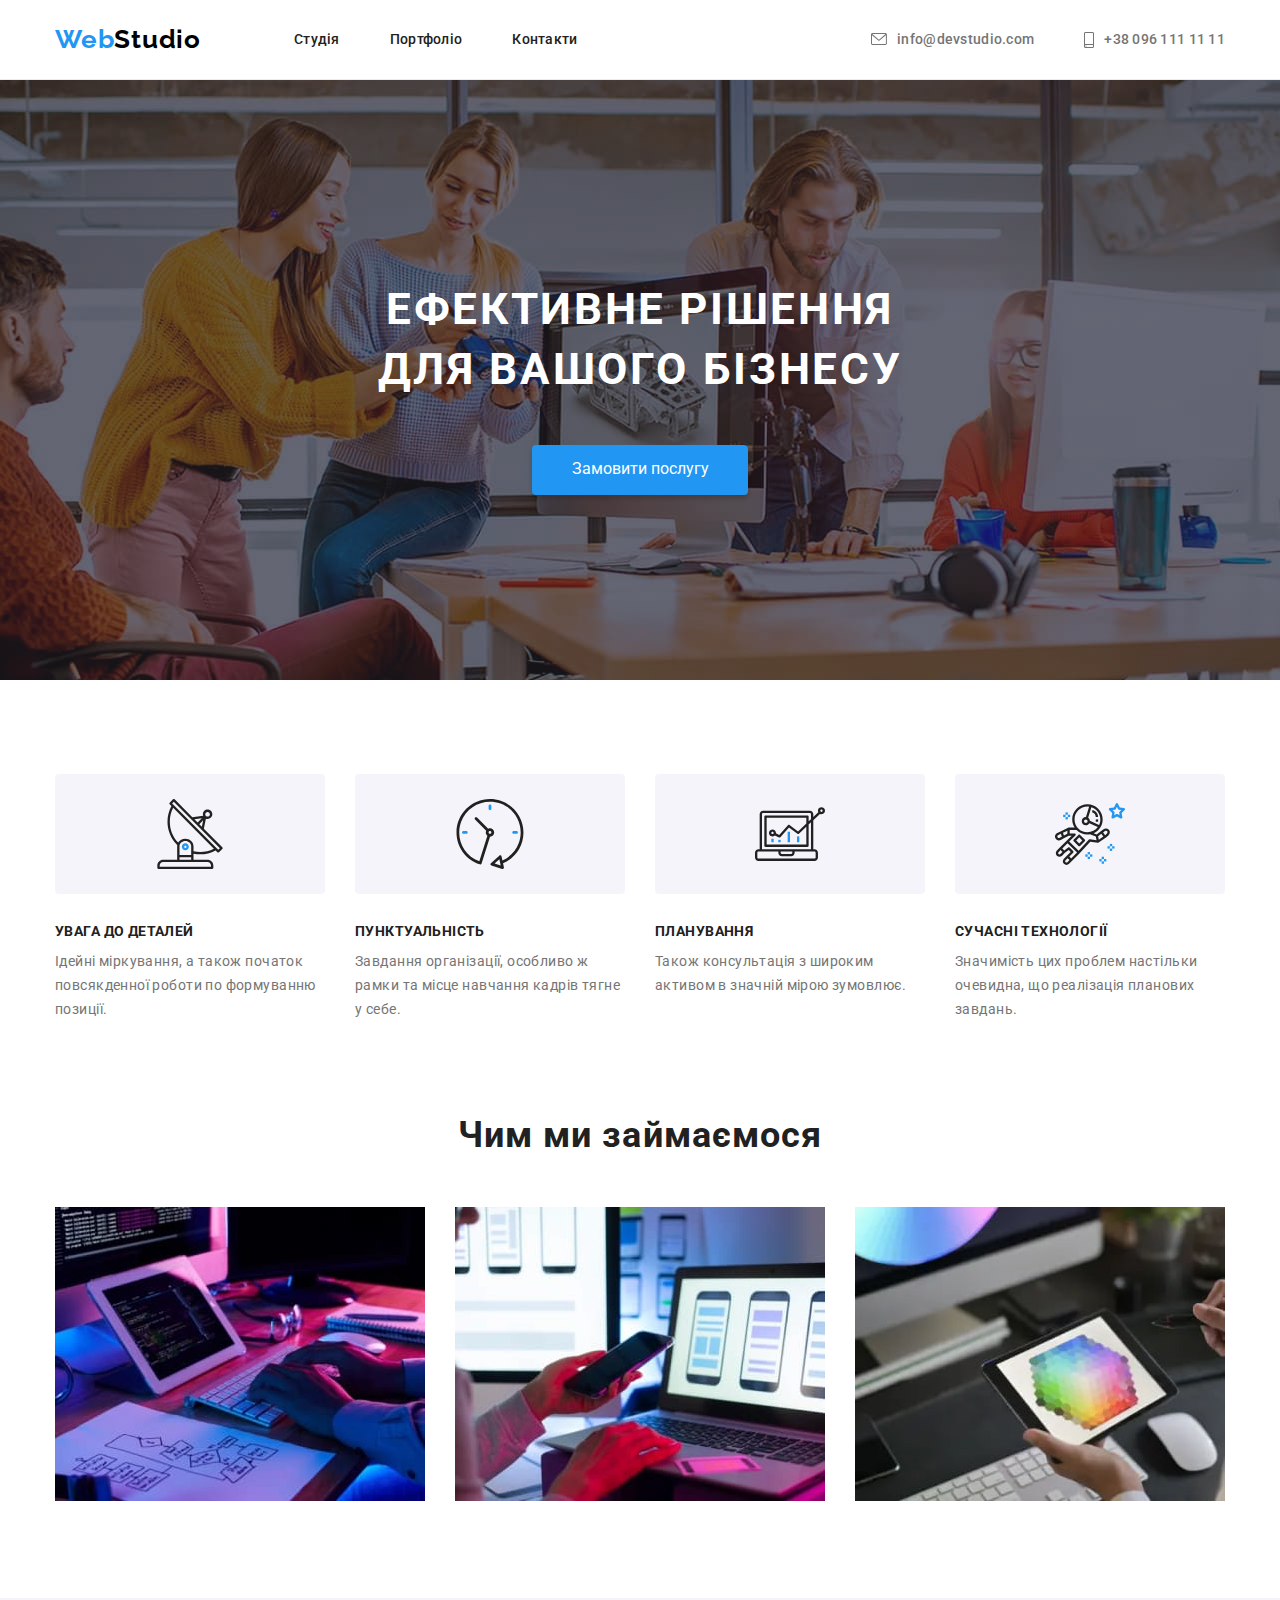
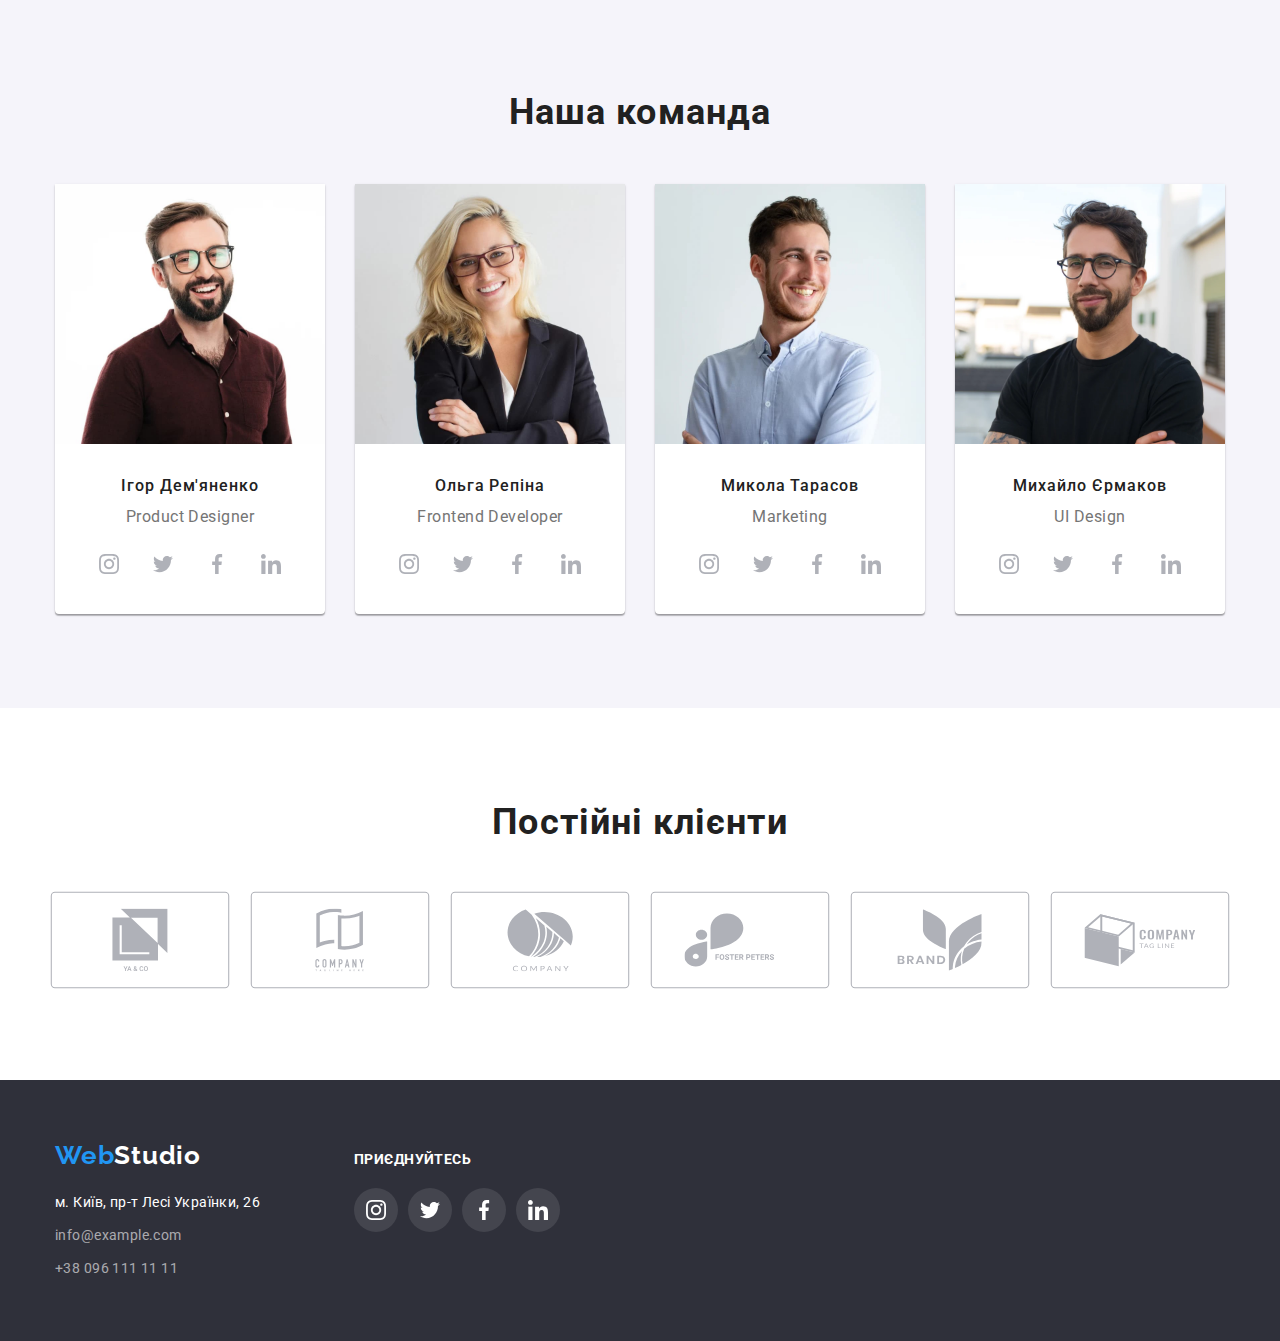
==== commit ba668ac4: "correction of edits" ====
--- a/index.html
+++ b/index.html
@@ -21,7 +21,10 @@
         />
         <link rel="stylesheet" href="icomoon/style.css" />
         <link rel="stylesheet" href="css/style.css" />
-        <link rel="stylesheet" href="./css/03-underline.css" />
+        <link
+            rel="stylesheet"
+            href="https://cdnjs.cloudflare.com/ajax/libs/animate.css/4.1.1/animate.min.css"
+        />
     </head>
     <body>
         <!--хедер-->
@@ -290,7 +293,10 @@
                                         </a>
                                     </li>
                                     <li class="contacts-link-icon">
-                                        <a href="" class="icons-link link">
+                                        <a
+                                            href=""
+                                            class="icons-link animated pulse link"
+                                        >
                                             <svg
                                                 class="icon-team linkedin"
                                                 width="20px"
--- a/css/style.css
+++ b/css/style.css
@@ -5,11 +5,21 @@
     --text-font-size: 14px;
     --priamary-color: #212121;
     --text-color: #757575;
-    --main-property: background-color, linear cubic-bezier(0.4, 0, 0.2, 1),
-        transform 250ms cubic-bezier(0.4, 0, 0.2, 1),
-        color 250ms cubic-bezier(0.4, 0, 0.2, 1);
-    --first-property: background-color, linear,
-        transform 250ms cubic-bezier(0.4, 0, 0.2, 1);
+    --icon-link: opacity 250ms linear cubic-bezier(0.4, 0, 0.2, 1),
+        background-color 250ms linear cubic-bezier(0.4, 0, 0.2, 1),
+        transform 250ms linear cubic-bezier(0.4, 0, 0.2, 1);
+    --link-footer: background-color 250ms linear,
+        transform 250ms linear cubic-bezier(0.4, 0, 0.2, 1);
+    --button: transform 250ms linear cubic-bezier(0.4, 0, 0.2, 1),
+        color 250ms linear cubic-bezier(0.4, 0, 0.2, 1),
+        background-color 250ms linear cubic-bezier(0.4, 0, 0.2, 1);
+    --button-icon: transform 250ms linear cubic-bezier(0.4, 0, 0.2, 1),
+        color 250ms linear cubic-bezier(0.4, 0, 0.2, 1);
+    --header-link: color 250ms linear cubic-bezier(0.4, 0, 0.2, 1),
+        background-color 250ms linear cubic-bezier(0.4, 0, 0.2, 1),
+        transform 250ms linear cubic-bezier(0.4, 0, 0.2, 1);
+    --portfolio-animate: transform 250ms linear cubic-bezier(0.4, 0, 0.2, 1),
+        opacity 250ms linear cubic-bezier(0.4, 0, 0.2, 1);
 }
 *,
 ::after,
@@ -107,12 +117,14 @@
     line-height: 1.14;
     letter-spacing: 0.02em;
     color: var(--priamary-color);
-    transition: var(--first-property);
+    transition: var(--header-link);
+    transform: scale(1);
 }
 
 .header-link:hover,
 .header-link:focus {
     color: var(--accent-color);
+    transform: scale(1.03);
 }
 
 .header-link::after {
@@ -124,13 +136,15 @@
     position: absolute;
     top: 100%;
     left: 0;
+    transition: var(--header-link);
     transform: scaleX(0);
-    transition: transform 250ms cubic-bezier(0.4, 0, 0.2, 1);
-    transition: color 0.1s linear;
+    transition-duration: 250ms;
+    transform-origin: left;
 }
 .header-link:hover::after {
     width: 100%;
     transform: scaleX(1);
+    transform-origin: right;
 }
 
 /*-contacts-list--*/
@@ -154,6 +168,7 @@
 .button-icon:focus {
     fill: var(--accent-color);
     color: var(--accent-color);
+    transform: scale(1.02);
 }
 .phone {
     width: 10px;
@@ -172,7 +187,7 @@
     color: var(--text-color);
     fill: var(--text-color);
     padding: 15px 0px;
-    transition: var(--first-property);
+    transition: var(--button-icon);
 }
 .contacts-icon {
     margin-right: 10px;
@@ -188,8 +203,7 @@
     font-weight: 500;
     color: var(--text-color);
     fill: var(--text-color);
-    transition-property: var(--first-property);
-    transition-timing-function: var(--time-transition);
+    transition: var(--icon-link);
 }
 .contacts-link:hover,
 .contacts-link:focus {
@@ -294,7 +308,7 @@
     border-radius: 4px;
     text-align: center;
     cursor: pointer;
-    transition: var(--main-property);
+    transition: var(--button);
 }
 .button:hover,
 .button:focus {
@@ -303,6 +317,7 @@
     box-shadow: 0px 3px 1px rgba(0, 0, 0, 0.1), 0px 1px 2px rgba(0, 0, 0, 0.08),
         0px 2px 2px rgba(0, 0, 0, 0.12);
     border-radius: 4px;
+    transform: calc(1.2);
 }
 
 /*--portfolio-list--*/
@@ -346,81 +361,38 @@
     transition-delay: 0s;
 }
 .portfolio-link {
+    display: block;
+}
+.portfolio-link:hover .text-animate,
+.portfolio-link:focus .text-animate {
+    transform: translateY(0);
+}
+.portfolio-animate {
     position: relative;
-    display: inline-block;
-    cursor: pointer;
-    width: 370px;
-    height: auto;
-}
-.portfolio-animate {
-    cursor: pointer;
-    width: 100%;
-    height: 406px;
+    overflow: hidden;
+}
+.text-animate:hover span {
+    transition: transform 250ms linear;
+    transform: translateY(0%);
+}
+
+.text-animate {
+    background-color: rgba(33, 150, 243, 0.9);
     position: absolute;
-    transition: transform 0.25s linear;
-    transition-property: transform;
-    transition-duration: 0.25s;
-    transition-timing-function: linear;
-    transition-delay: 0s;
-    animation-name: blue-background;
-    animation-duration: 250ms;
-    animation-timing-function: linear;
-    animation-iteration-count: 1;
-    animation: alternate;
-    transition: var(--main-property);
-}
-.portfolio-animate::before {
-    content: '';
-    position: absolute;
-    display: inline-block;
+    font-family: 'roboto';
+    font-weight: 400;
+    color: #fff;
+    line-height: 1.5;
+    font-size: 18px;
     top: 0;
     left: 0;
-    width: 370px;
-    height: 294px;
-    background-color: rgba(33, 150, 243, 0.9);
-    opacity: 0;
-    cursor: pointer;
-    transition: transform 250mslinear;
-    transition-property: transform;
-    transition-duration: 250ms;
-    transition-timing-function: linear;
-    transition-delay: 0s;
-    transform: translateY(0%);
-}
-
-.portfolio-animate:focus::before,
-.portfolio-animate:hover::before {
-    opacity: 1;
-    transform: translateY(-50%);
-    animation-direction: alternate-reverse;
-}
-.text-animate:focus,
-.text-animate:hover {
-    opacity: 1;
-    transform: translateY(-35%);
-    animation-direction: alternate-reverse;
-}
-
-.text-animate {
-    position: absolute;
-    display: inline-block;
-    font-family: 'roboto';
-    font-weight: 400;
-    color: #fff;
-    line-height: 1.5;
-    font-size: 18px;
-    padding: 63px 40px 173px 24px;
-    opacity: 0;
-    transition: opacity 250ms cubic-bezier(0.4, 0, 0.2, 1);
-    transition: transform 0.25s linear;
-    transition-property: transform;
-    transition-delay: 0s;
-    animation-name: blue-background;
+    width: 100%;
+    height: 100%;
+    padding: 63px 40px;
+    animation-timing-function: linear;
     animation-duration: 250ms;
-    animation-timing-function: linear;
-    animation-iteration-count: 1;
-    animation-direction: alternate-reverse;
-    transform: translateY(0%);
+    transition: transform 250ms linear;
+    transform: translateY(100%);
 }
 
 .wrap-portfolio-text {
@@ -529,6 +501,10 @@
     margin-bottom: 45px;
     width: 612px;
 }
+.btn-primary:hover {
+    background-color: #176eb5;
+    transform: scale(1.03);
+}
 .btn-primary {
     width: 216px;
     height: 50px;
@@ -648,7 +624,9 @@
 .icons-link:hover {
     background-color: var(--accent-color);
     color: #fff;
-}
+    transform: scale(1.05);
+}
+
 .icons-link {
     display: flex;
     align-items: center;
@@ -660,7 +638,8 @@
     background-color: transparent;
     cursor: pointer;
     color: #afb1b8;
-    transition: var(--main-property);
+    transition: var(--icon-link);
+    transition-duration: 250ms;
 }
 
 .icons-link:not(:last-child) {
@@ -690,7 +669,9 @@
     border-radius: 4px;
     cursor: pointer;
     color: #afb1b8;
-    transition: var(--first-property);
+    transition: var(--link-footer);
+    transition: 250ms;
+    transform: scale(1.05);
 }
 
 .icon-clients {
@@ -702,10 +683,13 @@
     border-color: var(--accent-color);
     color: var(--accent-color);
 }
+
 .icons-link-footer:focus,
 .icons-link-footer:hover {
     background-color: var(--accent-color);
     color: #fff;
+    transition: 250ms;
+    transform: scale(1.05);
 }
 .icons-link-footer {
     display: flex;
@@ -718,5 +702,10 @@
     background-color: rgba(255, 255, 255, 0.1);
     cursor: pointer;
     color: #fff;
-    transition: var(--main-property);
-}
+    transition: var(--link-footer);
+}
+.icons-link-footer:focus .icon-team,
+.icons-link-footer:hover .icon-team {
+    transition: 250ms;
+    transform: scale(1.05);
+}
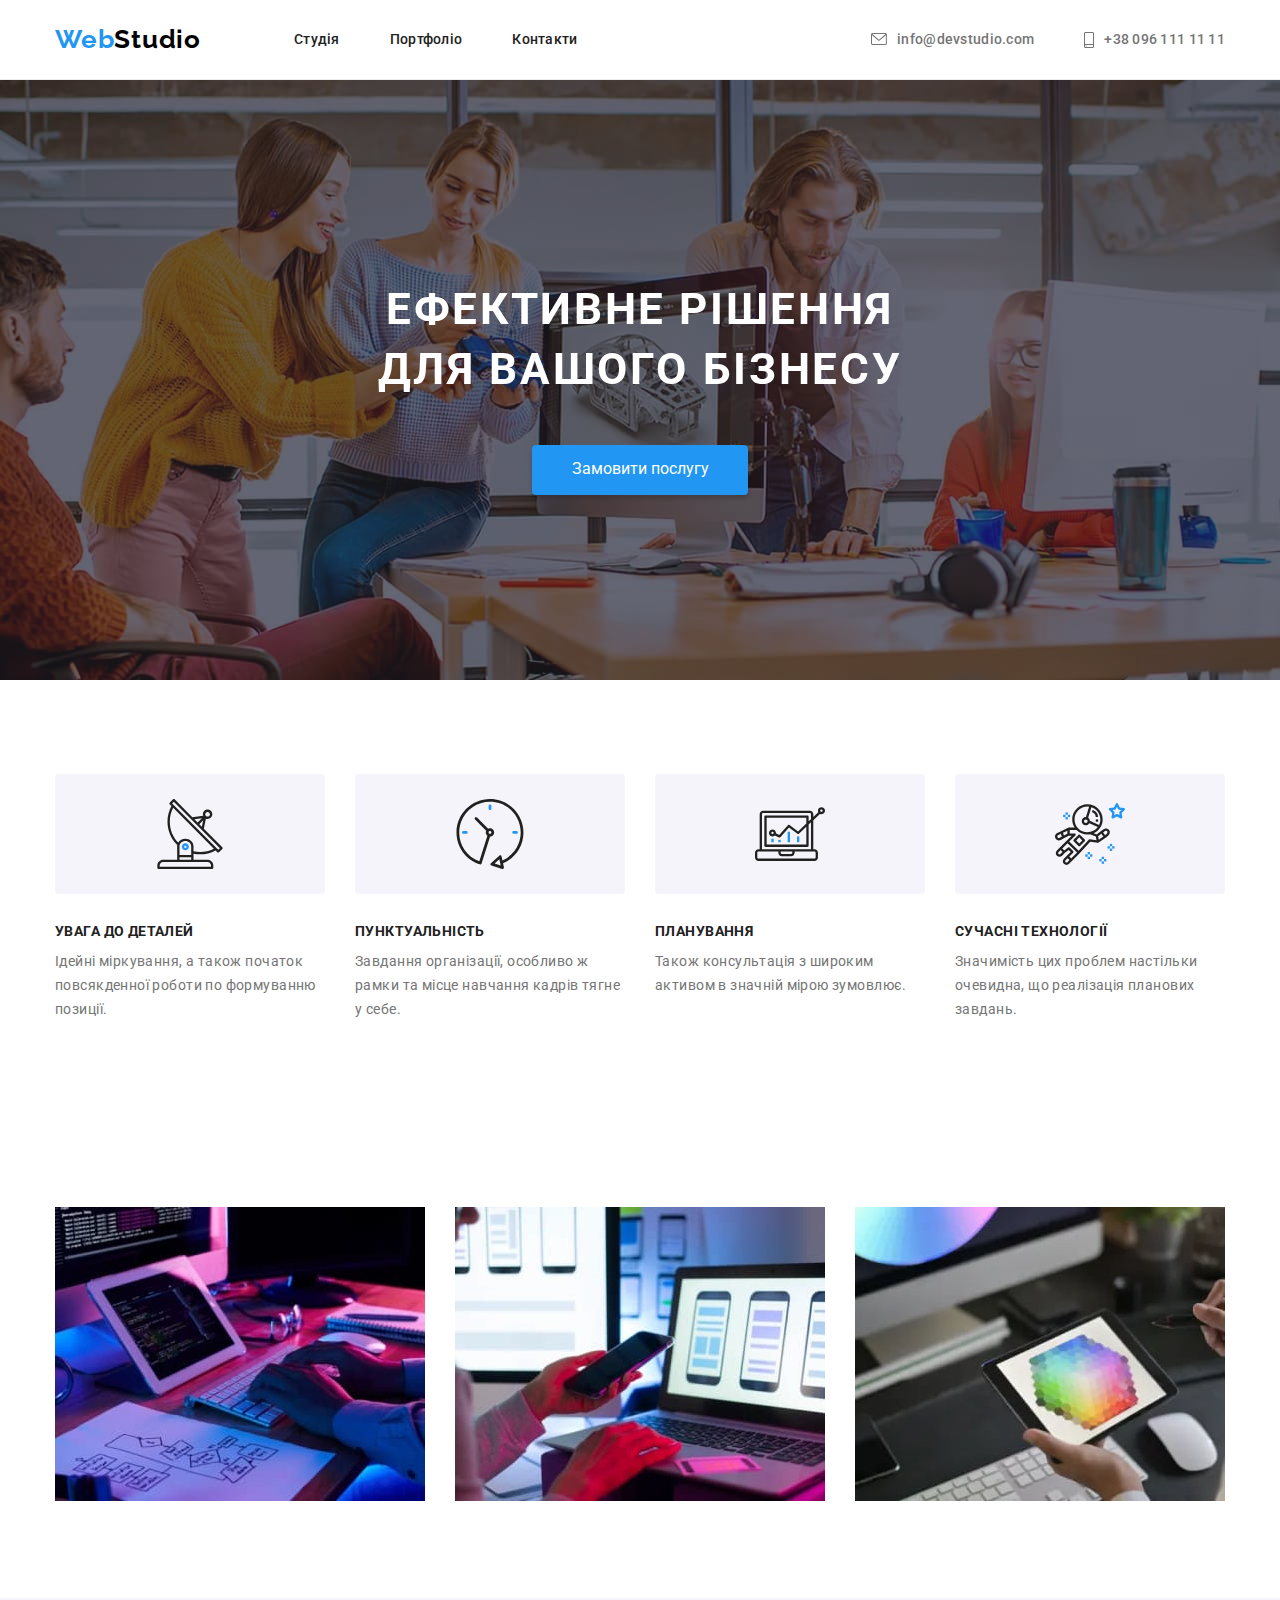
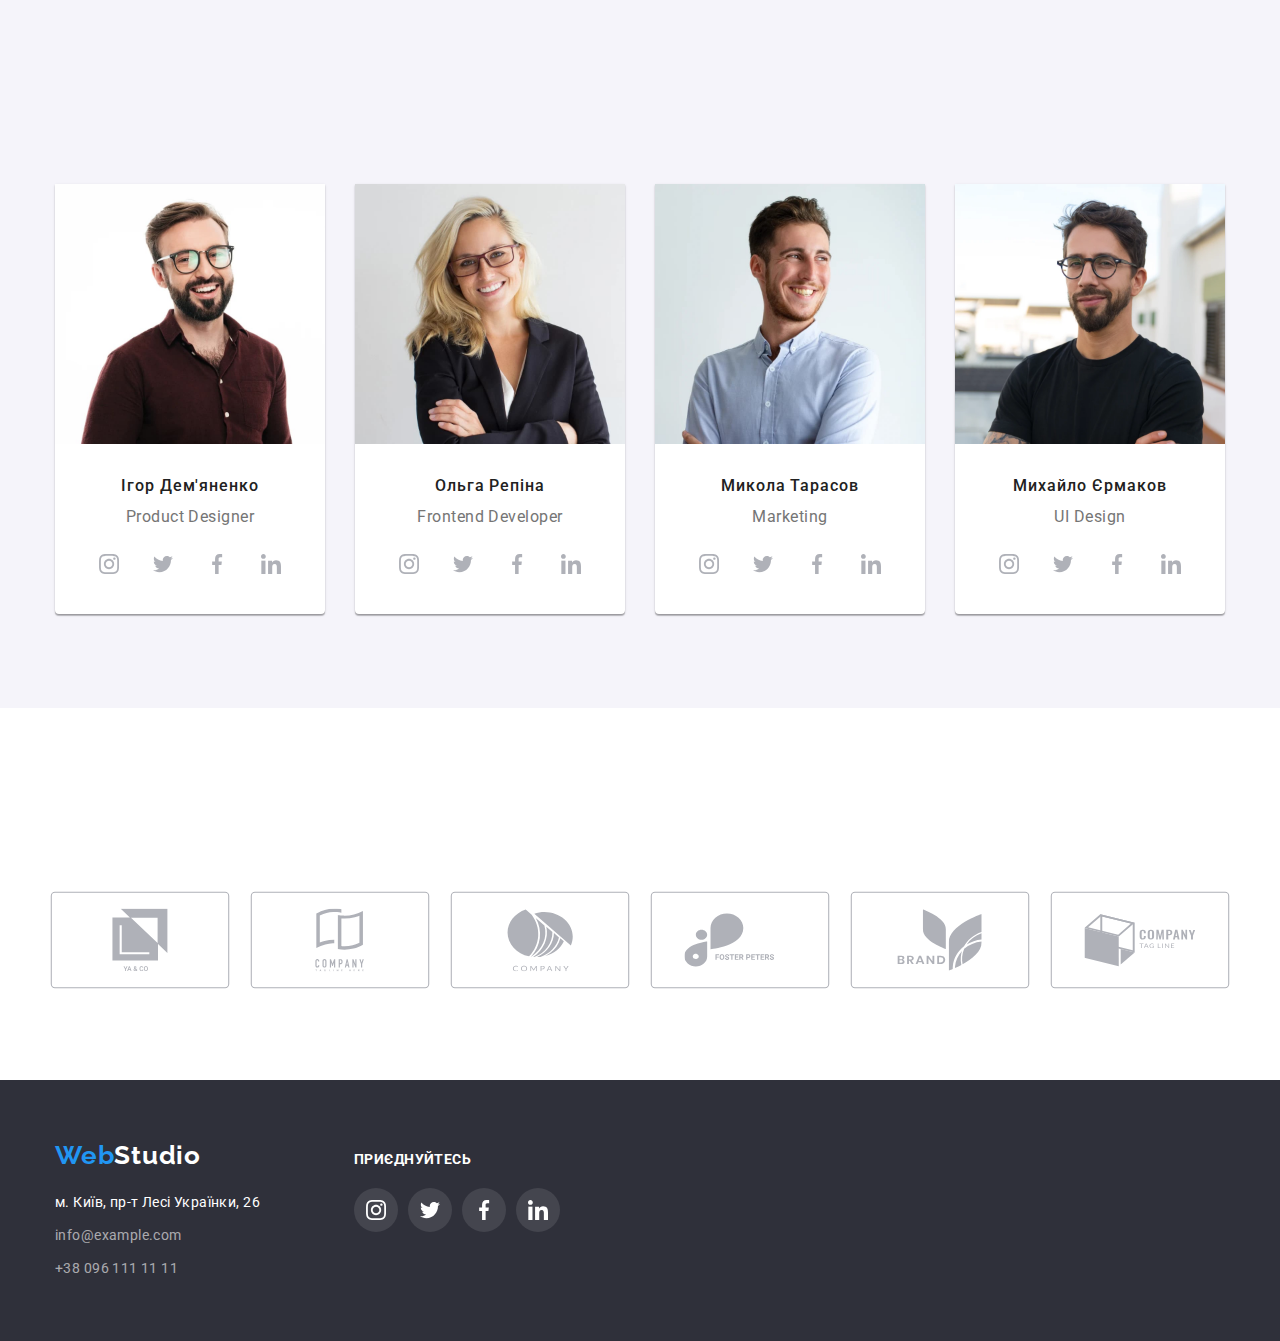
==== commit d809f0a8: "1" ====
--- a/index.html
+++ b/index.html
@@ -20,11 +20,8 @@
             href="https://cdnjs.cloudflare.com/ajax/libs/modern-normalize/1.1.0/modern-normalize.min.css"
         />
         <link rel="stylesheet" href="icomoon/style.css" />
+        <link rel="stylesheet" href="https://unpkg.com/aos@next/dist/aos.css" />
         <link rel="stylesheet" href="css/style.css" />
-        <link
-            rel="stylesheet"
-            href="https://cdnjs.cloudflare.com/ajax/libs/animate.css/4.1.1/animate.min.css"
-        />
     </head>
     <body>
         <!--хедер-->
@@ -93,7 +90,7 @@
             <!--шапка-->
             <section class="studio-hero">
                 <div class="container">
-                    <h1 class="studio-title">
+                    <h1 class="studio-title" data-aos="fade-down">
                         Ефективне рішення для вашого бізнесу
                     </h1>
                     <button data-modal-open type="button" class="btn-primary">
@@ -124,7 +121,9 @@
             <!--переваги-->
             <section class="section section-advantages">
                 <div class="container">
-                    <h2 class="section-title-advantages">Наші переваги</h2>
+                    <h2 class="section-title-advantages" data-aos="fade-down">
+                        Наші переваги
+                    </h2>
                     <ul class="list-advantages list">
                         <li class="advantages-item icon1">
                             <div class="advantages-image icon1">
@@ -204,7 +203,9 @@
             <!--наша работа-->
             <section class="section section-work">
                 <div class="container">
-                    <h2 class="section-title">Чим ми займаємося</h2>
+                    <h2 class="section-title" data-aos="fade-down">
+                        Чим ми займаємося
+                    </h2>
                     <ul class="list list-work">
                         <li class="work-item">
                             <img
@@ -239,7 +240,9 @@
             <!--команда-->
             <section class="section section-team">
                 <div class="container">
-                    <h2 class="section-title">Наша команда</h2>
+                    <h2 class="section-title" data-aos="fade-down">
+                        Наша команда
+                    </h2>
                     <ul class="list-team list">
                         <li class="item-team">
                             <img
@@ -525,10 +528,16 @@
             </section>
             <section class="section section-clients">
                 <div class="container">
-                    <h1 class="section-title">Постійні клієнти</h1>
+                    <h2 class="section-title" data-aos="fade-down">
+                        Постійні клієнти
+                    </h2>
                     <ul class="clients-list list">
                         <li class="clients-item logo1">
-                            <a href="" class="clients-link link">
+                            <a
+                                href=""
+                                class="clients-link link"
+                                data-aos="flip-up"
+                            >
                                 <svg
                                     class="icon-clients"
                                     width="106px"
@@ -541,7 +550,11 @@
                             </a>
                         </li>
                         <li class="clients-item logo1">
-                            <a href="" class="clients-link link">
+                            <a
+                                href=""
+                                class="clients-link link"
+                                data-aos="flip-up"
+                            >
                                 <svg
                                     class="icon-clients"
                                     width="106px"
@@ -554,7 +567,11 @@
                             </a>
                         </li>
                         <li class="clients-item logo1">
-                            <a href="" class="clients-link link">
+                            <a
+                                href=""
+                                class="clients-link link"
+                                data-aos="flip-up"
+                            >
                                 <svg
                                     class="icon-clients"
                                     width="106px"
@@ -567,7 +584,11 @@
                             </a>
                         </li>
                         <li class="clients-item logo1">
-                            <a href="" class="clients-link link">
+                            <a
+                                href=""
+                                class="clients-link link"
+                                data-aos="flip-up"
+                            >
                                 <svg
                                     class="icon-clients"
                                     width="106px"
@@ -580,7 +601,11 @@
                             </a>
                         </li>
                         <li class="clients-item logo1">
-                            <a href="" class="clients-link link">
+                            <a
+                                href=""
+                                class="clients-link link"
+                                data-aos="flip-up"
+                            >
                                 <svg
                                     class="icon-clients"
                                     width="106px"
@@ -593,7 +618,11 @@
                             </a>
                         </li>
                         <li class="clients-item logo1">
-                            <a href="" class="clients-link link">
+                            <a
+                                href=""
+                                class="clients-link link"
+                                data-aos="flip-up"
+                            >
                                 <svg
                                     class="icon-clients"
                                     width="106px"
@@ -706,9 +735,11 @@
             </div>
         </footer>
         <script src="./js/modal.js"></script>
-        <script src="https://unpkg.com/aos@2.3.1/dist/aos.js"></script>
+        <script src="https://unpkg.com/aos@next/dist/aos.js"></script>
         <script>
-            AOS.init()
+            AOS.init({
+                duration: 1000,
+            })
         </script>
     </body>
 </html>
--- a/css/style.css
+++ b/css/style.css
@@ -5,21 +5,7 @@
     --text-font-size: 14px;
     --priamary-color: #212121;
     --text-color: #757575;
-    --icon-link: opacity 250ms linear cubic-bezier(0.4, 0, 0.2, 1),
-        background-color 250ms linear cubic-bezier(0.4, 0, 0.2, 1),
-        transform 250ms linear cubic-bezier(0.4, 0, 0.2, 1);
-    --link-footer: background-color 250ms linear,
-        transform 250ms linear cubic-bezier(0.4, 0, 0.2, 1);
-    --button: transform 250ms linear cubic-bezier(0.4, 0, 0.2, 1),
-        color 250ms linear cubic-bezier(0.4, 0, 0.2, 1),
-        background-color 250ms linear cubic-bezier(0.4, 0, 0.2, 1);
-    --button-icon: transform 250ms linear cubic-bezier(0.4, 0, 0.2, 1),
-        color 250ms linear cubic-bezier(0.4, 0, 0.2, 1);
-    --header-link: color 250ms linear cubic-bezier(0.4, 0, 0.2, 1),
-        background-color 250ms linear cubic-bezier(0.4, 0, 0.2, 1),
-        transform 250ms linear cubic-bezier(0.4, 0, 0.2, 1);
-    --portfolio-animate: transform 250ms linear cubic-bezier(0.4, 0, 0.2, 1),
-        opacity 250ms linear cubic-bezier(0.4, 0, 0.2, 1);
+    --transion: 250ms linear cubic-bezier(0.4, 0, 0.2, 1);
 }
 *,
 ::after,
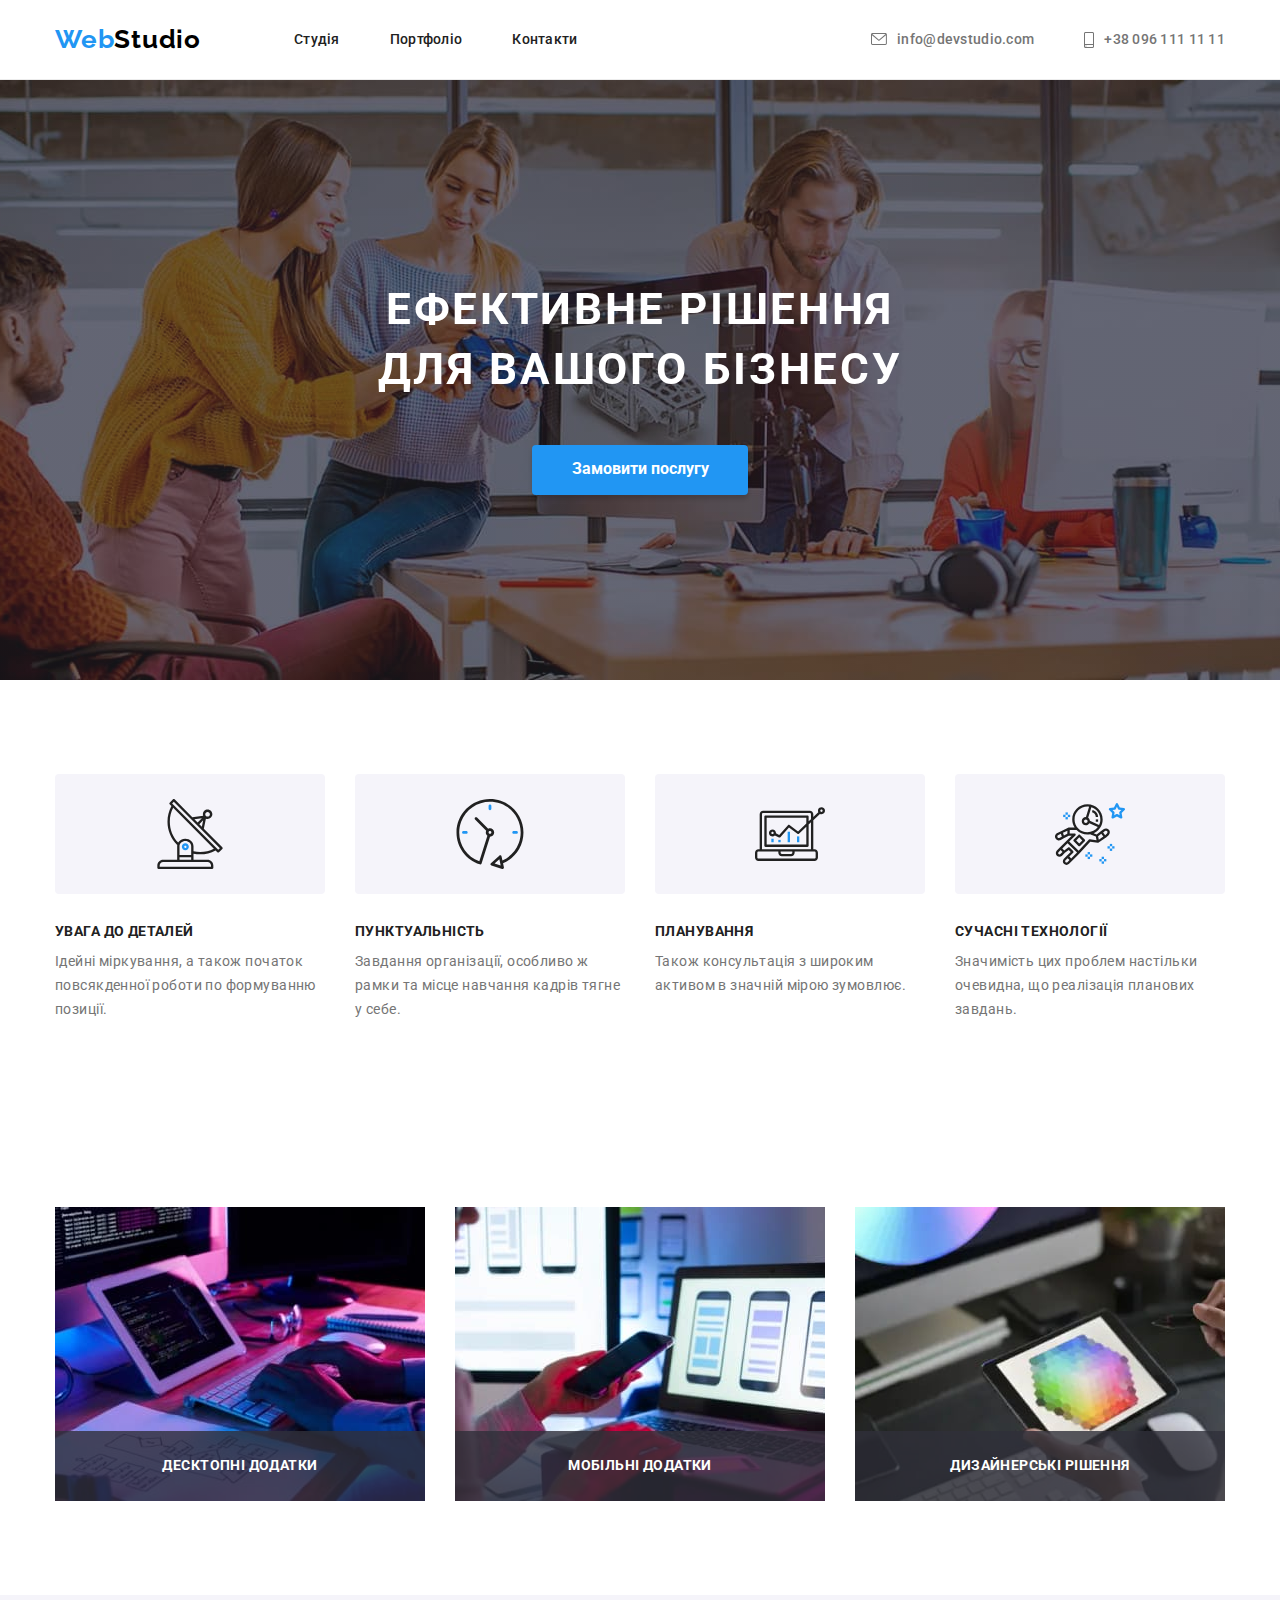
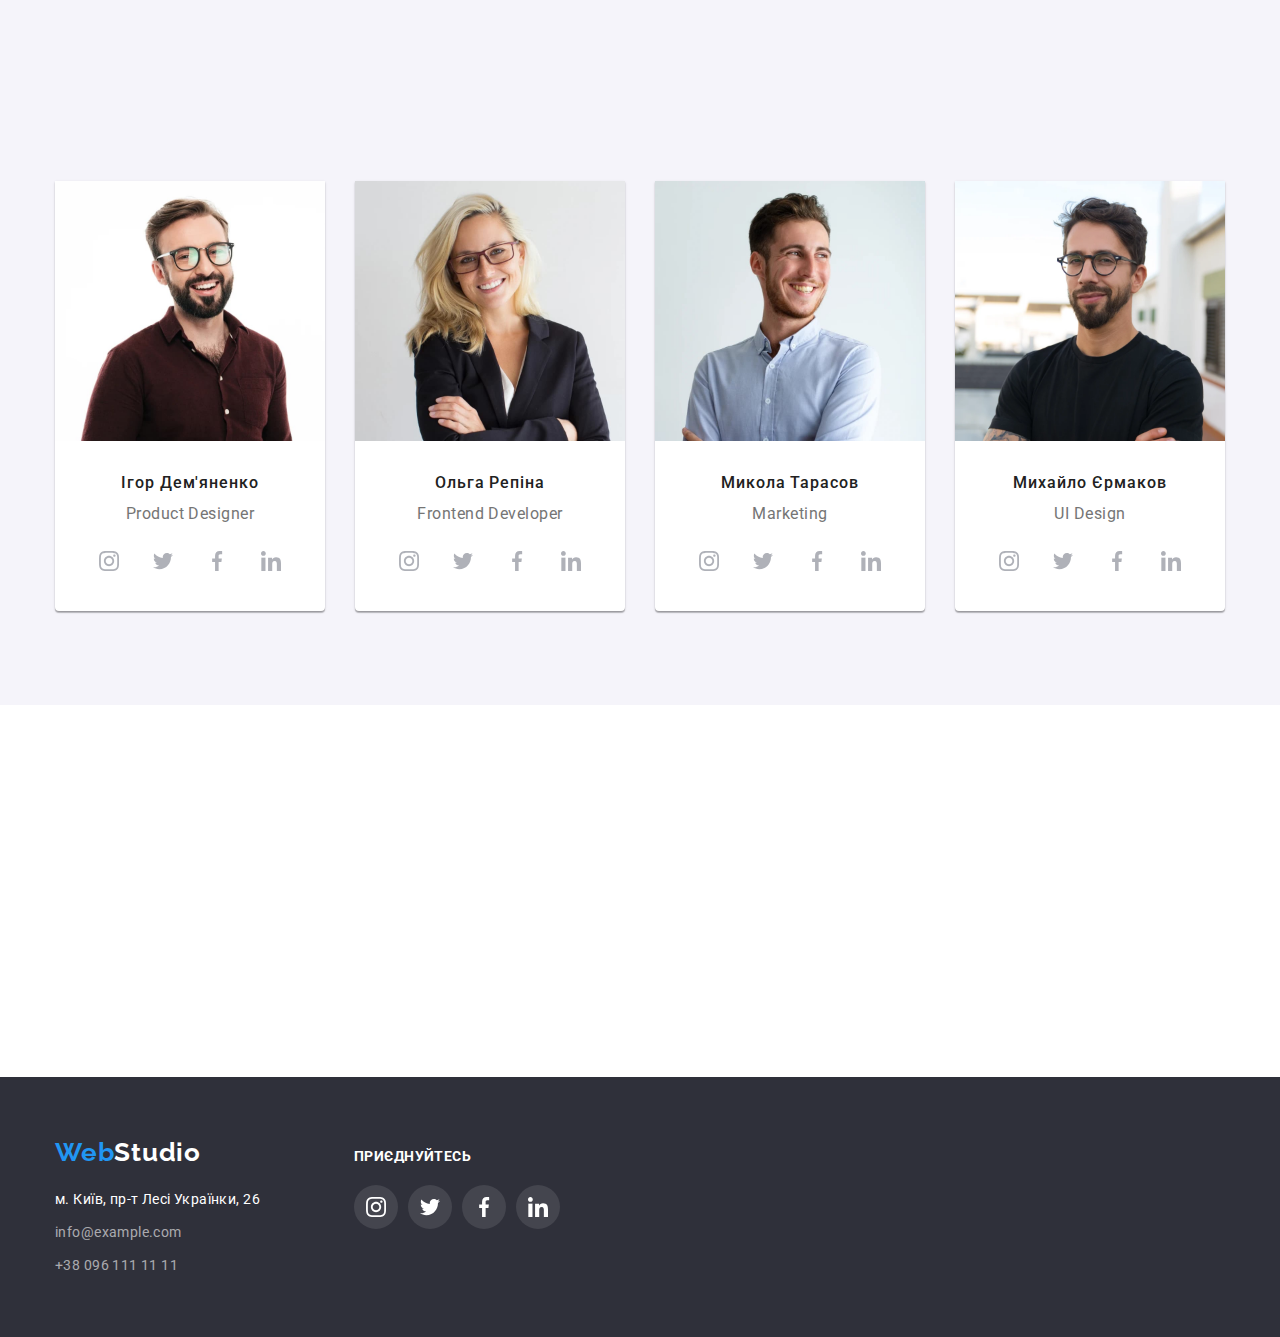
==== commit a430df59: "Add transitions" ====
--- a/index.html
+++ b/index.html
@@ -34,17 +34,23 @@
 
                     <ul class="header-navigation list">
                         <li class="list-item">
-                            <a class="header-link link" href="index.html"
+                            <a
+                                class="header-link current link"
+                                href="index.html"
                                 >Студія</a
                             >
                         </li>
                         <li class="list-item">
-                            <a class="header-link link" href="portfolio.html"
+                            <a
+                                class="header-link current link"
+                                href="portfolio.html"
                                 >Портфоліо</a
                             >
                         </li>
                         <li class="list-item">
-                            <a class="header-link link" href="">Контакти</a>
+                            <a class="header-link current link" href=""
+                                >Контакти</a
+                            >
                         </li>
                     </ul>
 
@@ -208,31 +214,40 @@
                     </h2>
                     <ul class="list list-work">
                         <li class="work-item">
-                            <img
-                                class="work-img"
-                                src="./images/studio/work/box1.jpg"
-                                width="370"
-                                height="294"
-                                alt="клавіатура і планшет"
-                            />
+                            <div class="overlay-work">
+                                <img
+                                    class="work-img"
+                                    src="./images/studio/work/box1.jpg"
+                                    width="370"
+                                    height="294"
+                                    alt="клавіатура і планшет"
+                                />
+                                <p class="text-work">Десктопні додатки</p>
+                            </div>
                         </li>
                         <li class="work-item">
-                            <img
-                                class="work-img"
-                                src="./images/studio/work/box2.jpg"
-                                width="370"
-                                height="294"
-                                alt="мобільний телефон і ноутбук"
-                            />
+                            <div class="overlay-work">
+                                <img
+                                    class="work-img"
+                                    src="./images/studio/work/box2.jpg"
+                                    width="370"
+                                    height="294"
+                                    alt="мобільний телефон і ноутбук"
+                                />
+                                <p class="text-work">Мобільні додатки</p>
+                            </div>
                         </li>
                         <li class="work-item">
-                            <img
-                                class="work-img"
-                                src="./images/studio/work/box3.jpg"
-                                width="370"
-                                height="294"
-                                alt="планшет у руці"
-                            />
+                            <div class="overlay-work">
+                                <img
+                                    class="work-img"
+                                    src="./images/studio/work/box3.jpg"
+                                    width="370"
+                                    height="294"
+                                    alt="планшет у руці"
+                                />
+                                <p class="text-work">Дизайнерські рішення</p>
+                            </div>
                         </li>
                     </ul>
                 </div>
--- a/css/style.css
+++ b/css/style.css
@@ -103,34 +103,28 @@
     line-height: 1.14;
     letter-spacing: 0.02em;
     color: var(--priamary-color);
-    transition: var(--header-link);
-    transform: scale(1);
-}
-
-.header-link:hover,
-.header-link:focus {
+    transition: color 250ms cubic-bezier(0.4, 0, 0.2, 1);
+}
+.header-link.current:hover,
+.header-link.current:focus {
     color: var(--accent-color);
-    transform: scale(1.03);
-}
-
-.header-link::after {
+}
+.current::after {
     content: '';
     display: block;
-    width: 0%;
+    width: 100%;
     height: 4px;
     background-color: var(--accent-color);
     position: absolute;
-    top: 100%;
+    bottom: -11px;
     left: 0;
-    transition: var(--header-link);
-    transform: scaleX(0);
-    transition-duration: 250ms;
-    transform-origin: left;
-}
-.header-link:hover::after {
-    width: 100%;
-    transform: scaleX(1);
-    transform-origin: right;
+    border-radius: 2px;
+    opacity: 0;
+    transition: opacity 250ms cubic-bezier(0.4, 0, 0.2, 1);
+}
+.current:hover::after,
+.current:focus:after {
+    opacity: 1;
 }
 
 /*-contacts-list--*/
@@ -173,7 +167,8 @@
     color: var(--text-color);
     fill: var(--text-color);
     padding: 15px 0px;
-    transition: var(--button-icon);
+    transition: transform 250ms cubic-bezier(0.4, 0, 0.2, 1),
+        color 250ms cubic-bezier(0.4, 0, 0.2, 1);
 }
 .contacts-icon {
     margin-right: 10px;
@@ -257,7 +252,8 @@
     height: 100%;
     background-color: rgba(0, 0, 0, 0.2);
     z-index: 1;
-    transition: opacity 250ms cubic-bezier(0.4, 0, 0.2, 1);
+    transition: opacity 250ms cubic-bezier(0.4, 0, 0.2, 1),
+        visibility 250ms cubic-bezier(0.4, 0, 0.2, 1);
 }
 
 /*--портфоліо--*/
@@ -294,7 +290,8 @@
     border-radius: 4px;
     text-align: center;
     cursor: pointer;
-    transition: var(--button);
+    transition: backround-color 250ms cubic-bezier(0.4, 0, 0.2, 1),
+        color 250ms cubic-bezier(0.4, 0, 0.2, 1);
 }
 .button:hover,
 .button:focus {
@@ -357,11 +354,6 @@
     position: relative;
     overflow: hidden;
 }
-.text-animate:hover span {
-    transition: transform 250ms linear;
-    transform: translateY(0%);
-}
-
 .text-animate {
     background-color: rgba(33, 150, 243, 0.9);
     position: absolute;
@@ -375,9 +367,7 @@
     width: 100%;
     height: 100%;
     padding: 63px 40px;
-    animation-timing-function: linear;
-    animation-duration: 250ms;
-    transition: transform 250ms linear;
+    transition: transform 250ms cubic-bezier(0.4, 0, 0.2, 1);
     transform: translateY(100%);
 }
 
@@ -498,13 +488,15 @@
     box-shadow: 0px 4px 4px rgba(0, 0, 0, 0.15);
     border-radius: 4px;
     font-size: 16px;
+    font-weight: 700;
     color: #fff;
     text-align: center;
     cursor: pointer;
     display: inline-block;
     border: 1px solid transparent;
     overflow: hidden;
-    transition: backround-color 250ms cubic-bezier(0.4, 0, 0.2, 1);
+    transition: backround-color 250ms cubic-bezier(0.4, 0, 0.2, 1),
+        transform 250ms cubic-bezier(0.4, 0, 0.2, 1);
 }
 .section-title {
     font-size: 36px;
@@ -577,10 +569,36 @@
     padding-top: 0px;
 }
 .list-work {
+    position: relative;
     display: flex;
     flex-wrap: wrap;
     justify-content: space-between;
     gap: 30px;
+}
+.work-img {
+    display: block;
+    width: 100%;
+    height: 100%;
+}
+.overlay-work {
+    position: relative;
+}
+.text-work {
+    position: absolute;
+    display: inline-block;
+    background-color: rgba(47, 48, 58, 0.8);
+    font-weight: 700;
+    font-size: 14px;
+    line-height: 1.14;
+    text-align: center;
+    align-items: center;
+    padding: 27px 0px;
+    letter-spacing: 0.03em;
+    text-transform: uppercase;
+    color: #fff;
+    width: 100%;
+    left: 0%;
+    bottom: 0;
 }
 
 .list-team {
@@ -624,8 +642,8 @@
     background-color: transparent;
     cursor: pointer;
     color: #afb1b8;
-    transition: var(--icon-link);
-    transition-duration: 250ms;
+    transition: backround-color 250ms cubic-bezier(0.4, 0, 0.2, 1),
+        color 250ms cubic-bezier(0.4, 0, 0.2, 1);
 }
 
 .icons-link:not(:last-child) {
@@ -655,9 +673,8 @@
     border-radius: 4px;
     cursor: pointer;
     color: #afb1b8;
-    transition: var(--link-footer);
-    transition: 250ms;
-    transform: scale(1.05);
+    transition: backround-color 250ms cubic-bezier(0.4, 0, 0.2, 1),
+        color 250ms cubic-bezier(0.4, 0, 0.2, 1);
 }
 
 .icon-clients {
@@ -674,7 +691,6 @@
 .icons-link-footer:hover {
     background-color: var(--accent-color);
     color: #fff;
-    transition: 250ms;
     transform: scale(1.05);
 }
 .icons-link-footer {
@@ -688,7 +704,8 @@
     background-color: rgba(255, 255, 255, 0.1);
     cursor: pointer;
     color: #fff;
-    transition: var(--link-footer);
+    transition: backround-color 250ms cubic-bezier(0.4, 0, 0.2, 1),
+        transform 250ms cubic-bezier(0.4, 0, 0.2, 1);
 }
 .icons-link-footer:focus .icon-team,
 .icons-link-footer:hover .icon-team {
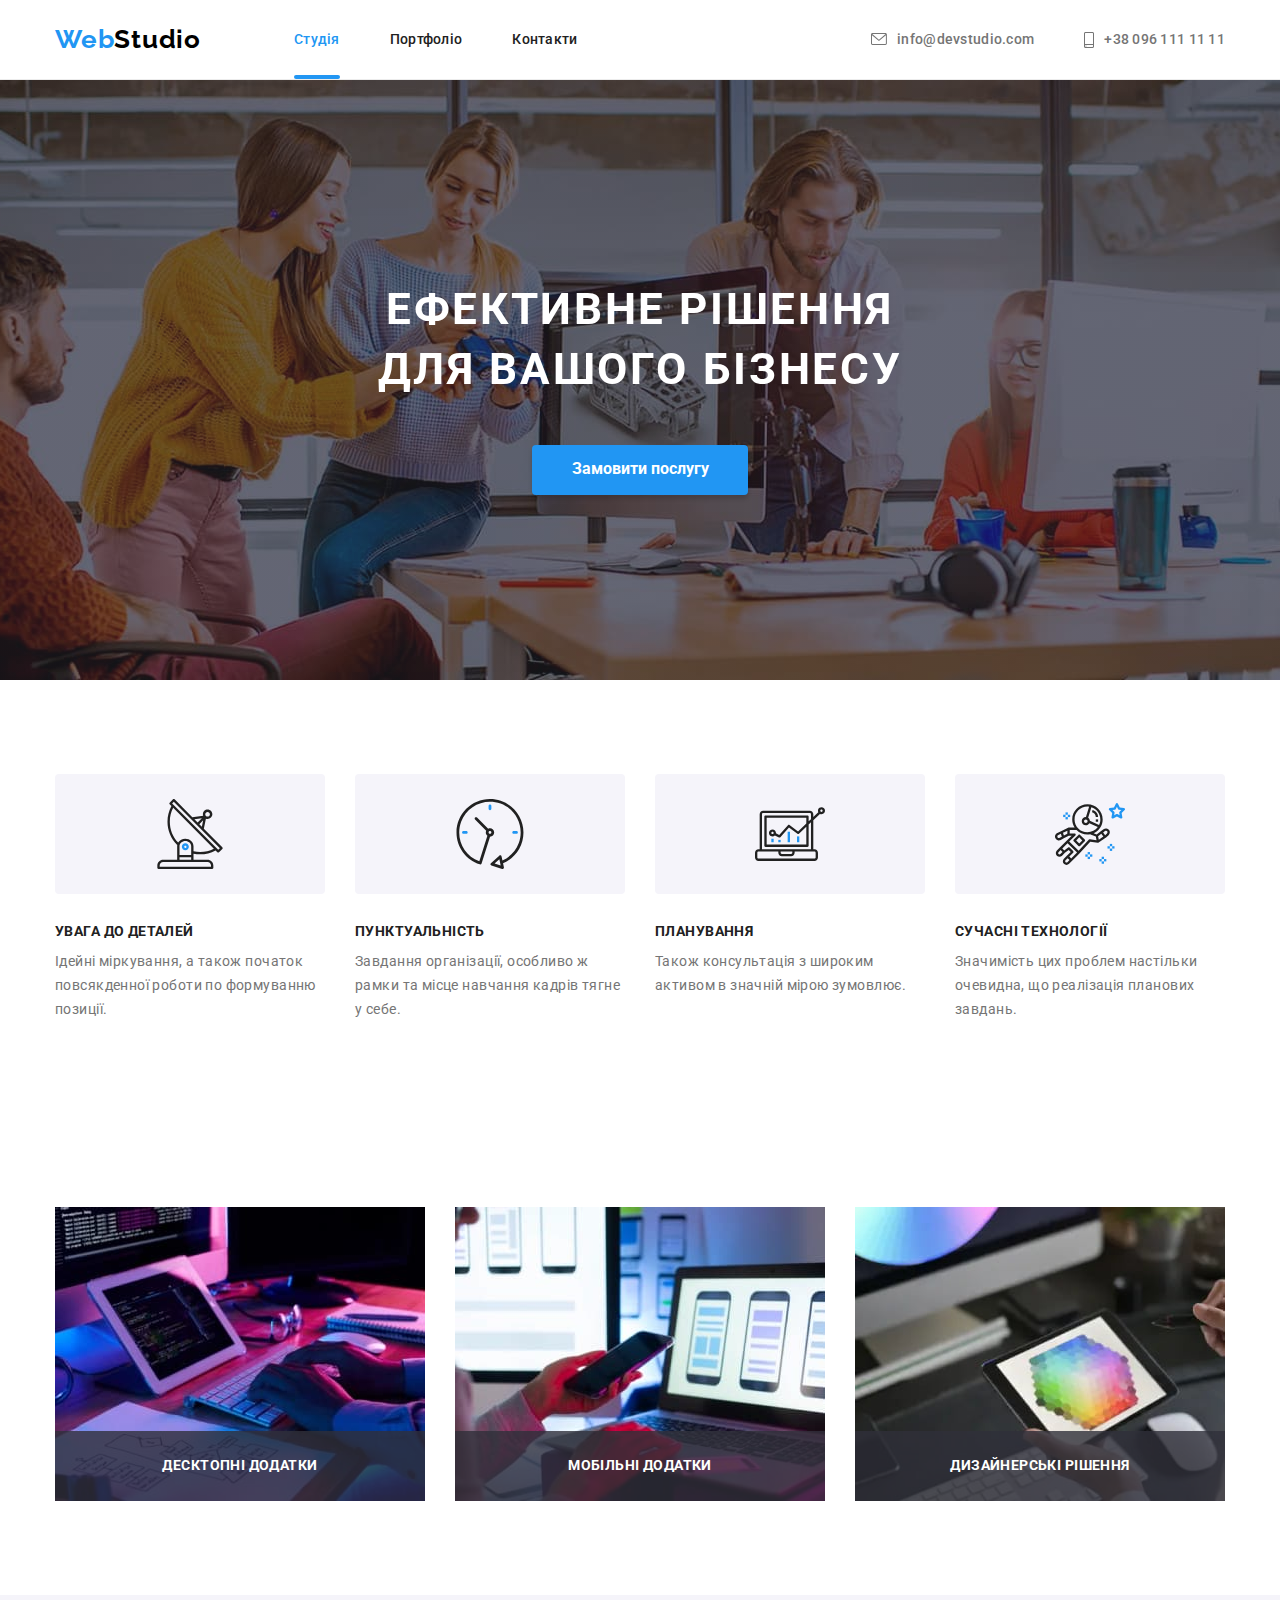
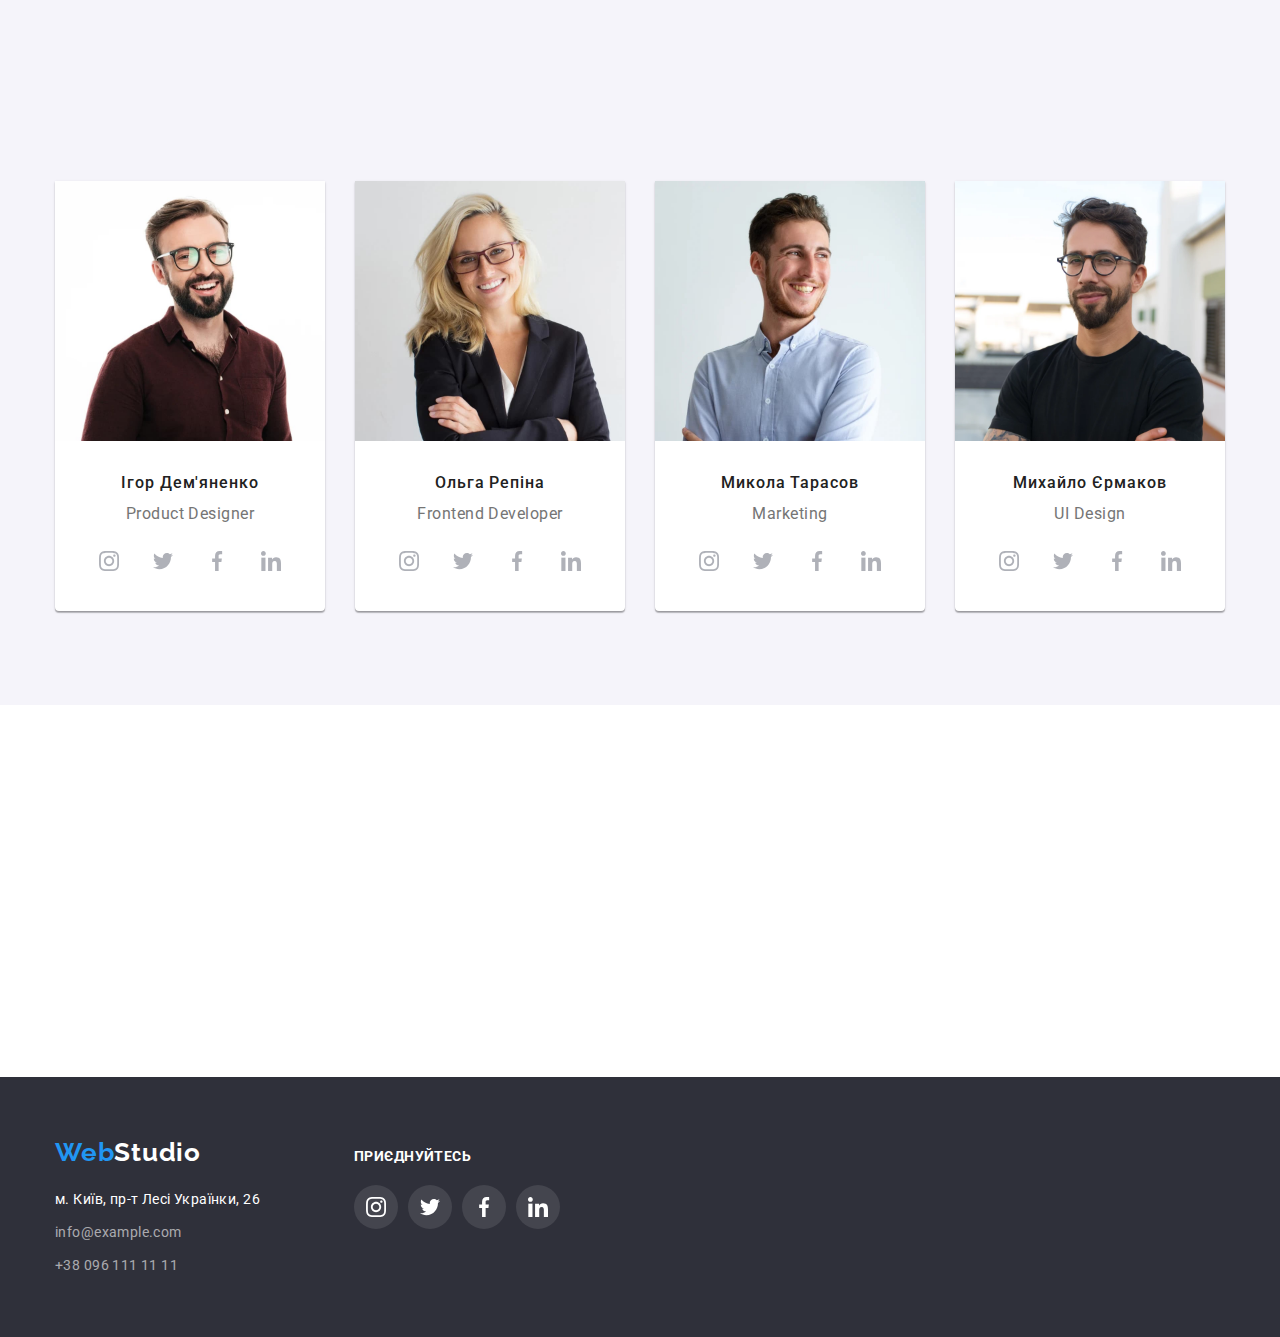
==== commit 884e078c: "add transions" ====
--- a/index.html
+++ b/index.html
@@ -41,16 +41,12 @@
                             >
                         </li>
                         <li class="list-item">
-                            <a
-                                class="header-link current link"
-                                href="portfolio.html"
+                            <a class="header-link link" href="portfolio.html"
                                 >Портфоліо</a
                             >
                         </li>
                         <li class="list-item">
-                            <a class="header-link current link" href=""
-                                >Контакти</a
-                            >
+                            <a class="header-link link" href="">Контакти</a>
                         </li>
                     </ul>
 
--- a/css/style.css
+++ b/css/style.css
@@ -103,13 +103,18 @@
     line-height: 1.14;
     letter-spacing: 0.02em;
     color: var(--priamary-color);
-    transition: color 250ms cubic-bezier(0.4, 0, 0.2, 1);
-}
-.header-link.current:hover,
-.header-link.current:focus {
+    transition: color 250ms cubic-bezier(0.4, 0, 0.2, 1),
+        transform 250ms cubic-bezier(0.4, 0, 0.2, 1);
+}
+.header-link:hover,
+.header-link:focus {
     color: var(--accent-color);
-}
-.current::after {
+    opacity: 1;
+}
+.current.link {
+    color: var(--accent-color);
+}
+.header-link.current::after {
     content: '';
     display: block;
     width: 100%;
@@ -119,14 +124,8 @@
     bottom: -11px;
     left: 0;
     border-radius: 2px;
-    opacity: 0;
     transition: opacity 250ms cubic-bezier(0.4, 0, 0.2, 1);
 }
-.current:hover::after,
-.current:focus:after {
-    opacity: 1;
-}
-
 /*-contacts-list--*/
 .contacts-list {
     margin-left: auto;
@@ -167,8 +166,8 @@
     color: var(--text-color);
     fill: var(--text-color);
     padding: 15px 0px;
-    transition: transform 250ms cubic-bezier(0.4, 0, 0.2, 1),
-        color 250ms cubic-bezier(0.4, 0, 0.2, 1);
+    transition: color 250ms cubic-bezier(0.4, 0, 0.2, 1),
+        transform 250ms cubic-bezier(0.4, 0, 0.2, 1);
 }
 .contacts-icon {
     margin-right: 10px;
@@ -222,6 +221,7 @@
     right: 8px;
     width: 30px;
     height: 30px;
+    background: transparent;
 }
 
 .icon-close {
@@ -290,8 +290,10 @@
     border-radius: 4px;
     text-align: center;
     cursor: pointer;
-    transition: backround-color 250ms cubic-bezier(0.4, 0, 0.2, 1),
-        color 250ms cubic-bezier(0.4, 0, 0.2, 1);
+    transition: background-color 250ms cubic-bezier(0.4, 0, 0.2, 1),
+        color 250ms cubic-bezier(0.4, 0, 0.2, 1),
+        transform 250ms cubic-bezier(0.4, 0, 0.2, 1),
+        box-shadow 250ms cubic-bezier(0.4, 0, 0.2, 1);
 }
 .button:hover,
 .button:focus {
@@ -345,6 +347,8 @@
 }
 .portfolio-link {
     display: block;
+    transition: transform 250ms cubic-bezier(0.4, 0, 0.2, 1),
+        box-shadow 250ms cubic-bezier(0.4, 0, 0.2, 1);
 }
 .portfolio-link:hover .text-animate,
 .portfolio-link:focus .text-animate {
@@ -428,19 +432,6 @@
     line-height: 1.14;
     letter-spacing: 0.03em;
     text-transform: uppercase;
-}
-
-.icons-link-footer {
-    display: flex;
-    align-items: center;
-    justify-content: center;
-    border: none;
-    width: 44px;
-    height: 44px;
-    border-radius: 50%;
-    background-color: rgba(255, 255, 255, 0.1);
-    cursor: pointer;
-    color: #fff;
 }
 /*--студія--*/
 .section-team {
@@ -496,7 +487,8 @@
     border: 1px solid transparent;
     overflow: hidden;
     transition: backround-color 250ms cubic-bezier(0.4, 0, 0.2, 1),
-        transform 250ms cubic-bezier(0.4, 0, 0.2, 1);
+        transform 250ms cubic-bezier(0.4, 0, 0.2, 1),
+        box-shadow 250ms cubic-bezier(0.4, 0, 0.2, 1);
 }
 .section-title {
     font-size: 36px;
@@ -585,14 +577,14 @@
 }
 .text-work {
     position: absolute;
-    display: inline-block;
+    display: flex;
+    justify-content: center;
+    height: 70px;
     background-color: rgba(47, 48, 58, 0.8);
     font-weight: 700;
     font-size: 14px;
     line-height: 1.14;
-    text-align: center;
-    align-items: center;
-    padding: 27px 0px;
+    align-items: center;
     letter-spacing: 0.03em;
     text-transform: uppercase;
     color: #fff;
@@ -642,8 +634,9 @@
     background-color: transparent;
     cursor: pointer;
     color: #afb1b8;
-    transition: backround-color 250ms cubic-bezier(0.4, 0, 0.2, 1),
-        color 250ms cubic-bezier(0.4, 0, 0.2, 1);
+    transition: background-color 250ms cubic-bezier(0.4, 0, 0.2, 1),
+        fill 250ms cubic-bezier(0.4, 0, 0.2, 1),
+        transform 250ms cubic-bezier(0.4, 0, 0.2, 1);
 }
 
 .icons-link:not(:last-child) {
@@ -673,8 +666,9 @@
     border-radius: 4px;
     cursor: pointer;
     color: #afb1b8;
-    transition: backround-color 250ms cubic-bezier(0.4, 0, 0.2, 1),
-        color 250ms cubic-bezier(0.4, 0, 0.2, 1);
+    transition: border-color 250ms cubic-bezier(0.4, 0, 0.2, 1),
+        color 250ms cubic-bezier(0.4, 0, 0.2, 1),
+        transform 250ms cubic-bezier(0.4, 0, 0.2, 1);
 }
 
 .icon-clients {
@@ -704,7 +698,7 @@
     background-color: rgba(255, 255, 255, 0.1);
     cursor: pointer;
     color: #fff;
-    transition: backround-color 250ms cubic-bezier(0.4, 0, 0.2, 1),
+    transition: background-color 250ms cubic-bezier(0.4, 0, 0.2, 1),
         transform 250ms cubic-bezier(0.4, 0, 0.2, 1);
 }
 .icons-link-footer:focus .icon-team,
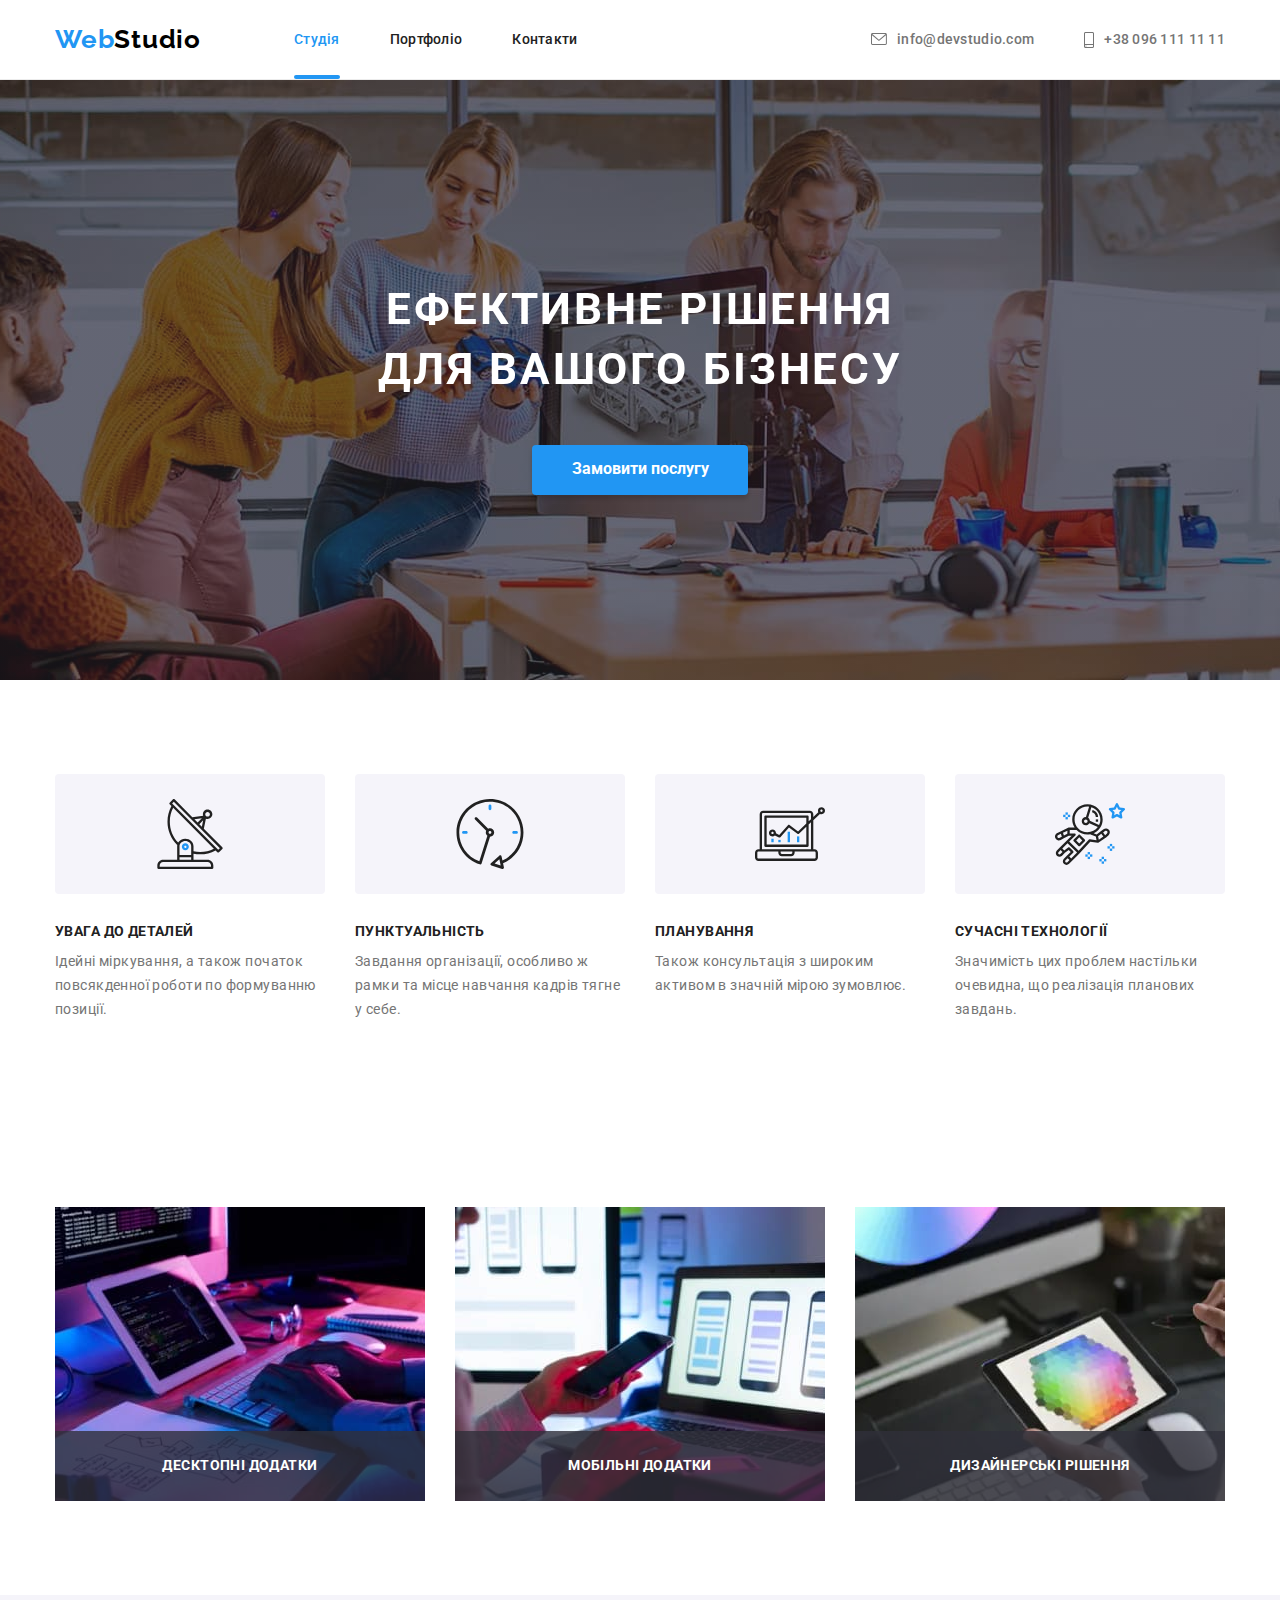
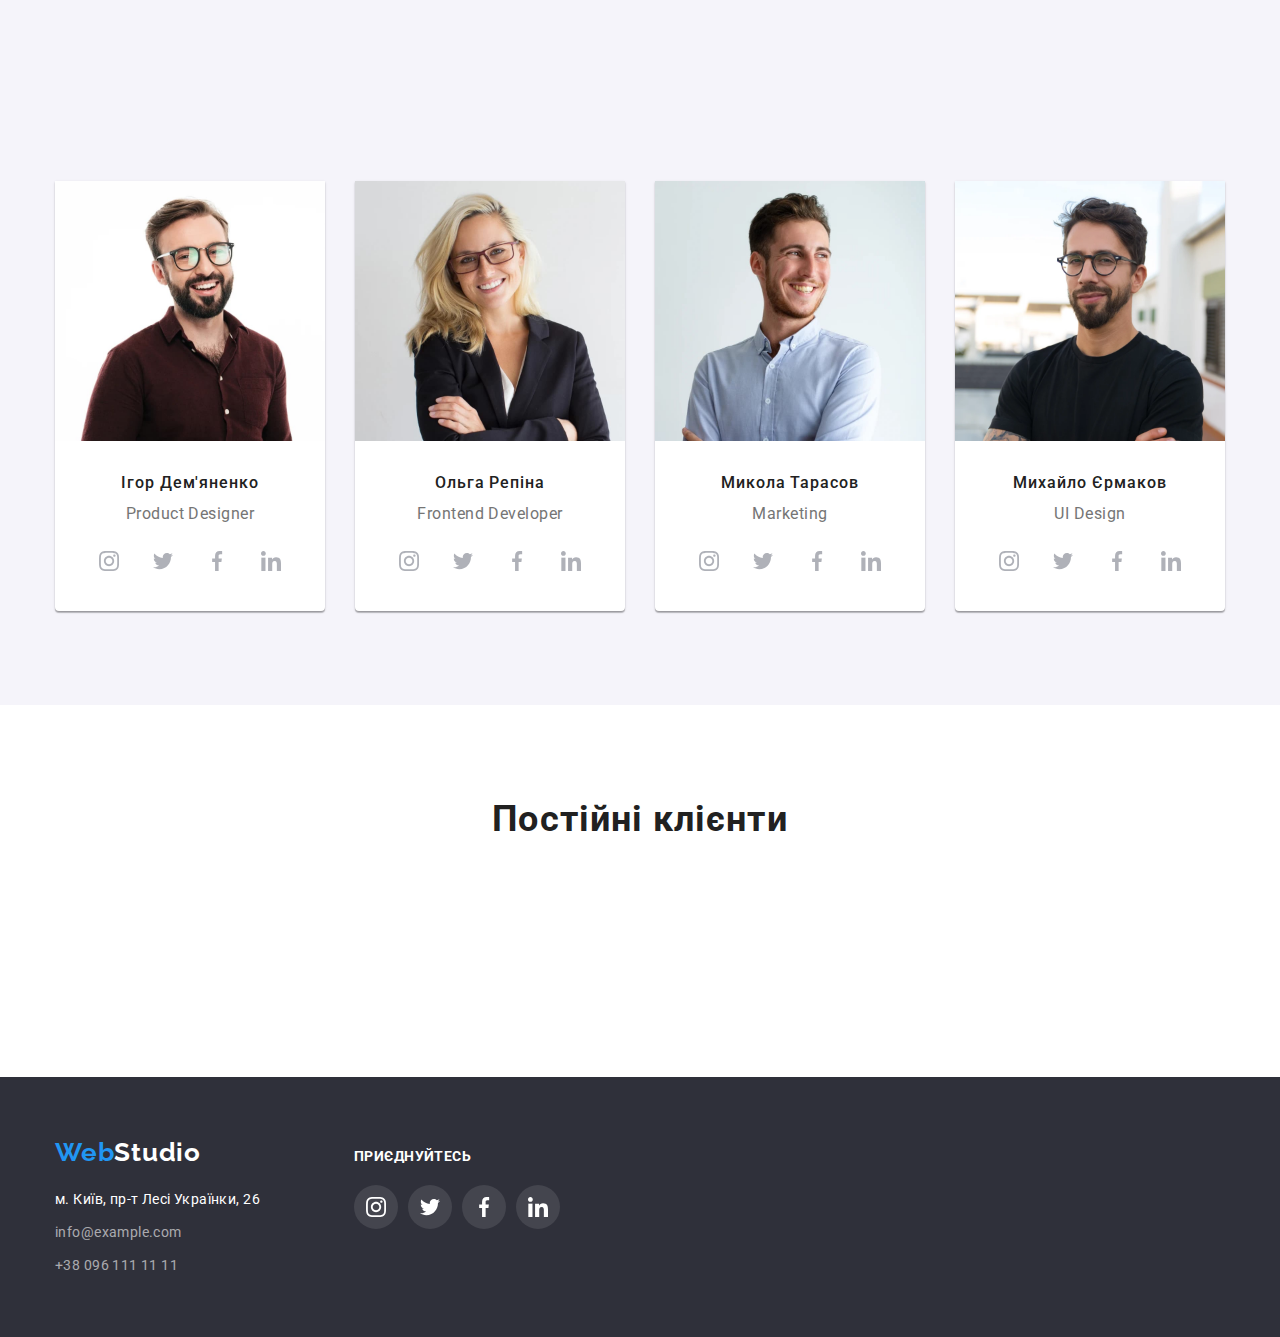
==== commit 72e7a566: "recent edits" ====
--- a/index.html
+++ b/index.html
@@ -539,9 +539,7 @@
             </section>
             <section class="section section-clients">
                 <div class="container">
-                    <h2 class="section-title" data-aos="fade-down">
-                        Постійні клієнти
-                    </h2>
+                    <h2 class="section-title">Постійні клієнти</h2>
                     <ul class="clients-list list">
                         <li class="clients-item logo1">
                             <a
--- a/css/style.css
+++ b/css/style.css
@@ -635,7 +635,7 @@
     cursor: pointer;
     color: #afb1b8;
     transition: background-color 250ms cubic-bezier(0.4, 0, 0.2, 1),
-        fill 250ms cubic-bezier(0.4, 0, 0.2, 1),
+        color 250ms cubic-bezier(0.4, 0, 0.2, 1),
         transform 250ms cubic-bezier(0.4, 0, 0.2, 1);
 }
 
